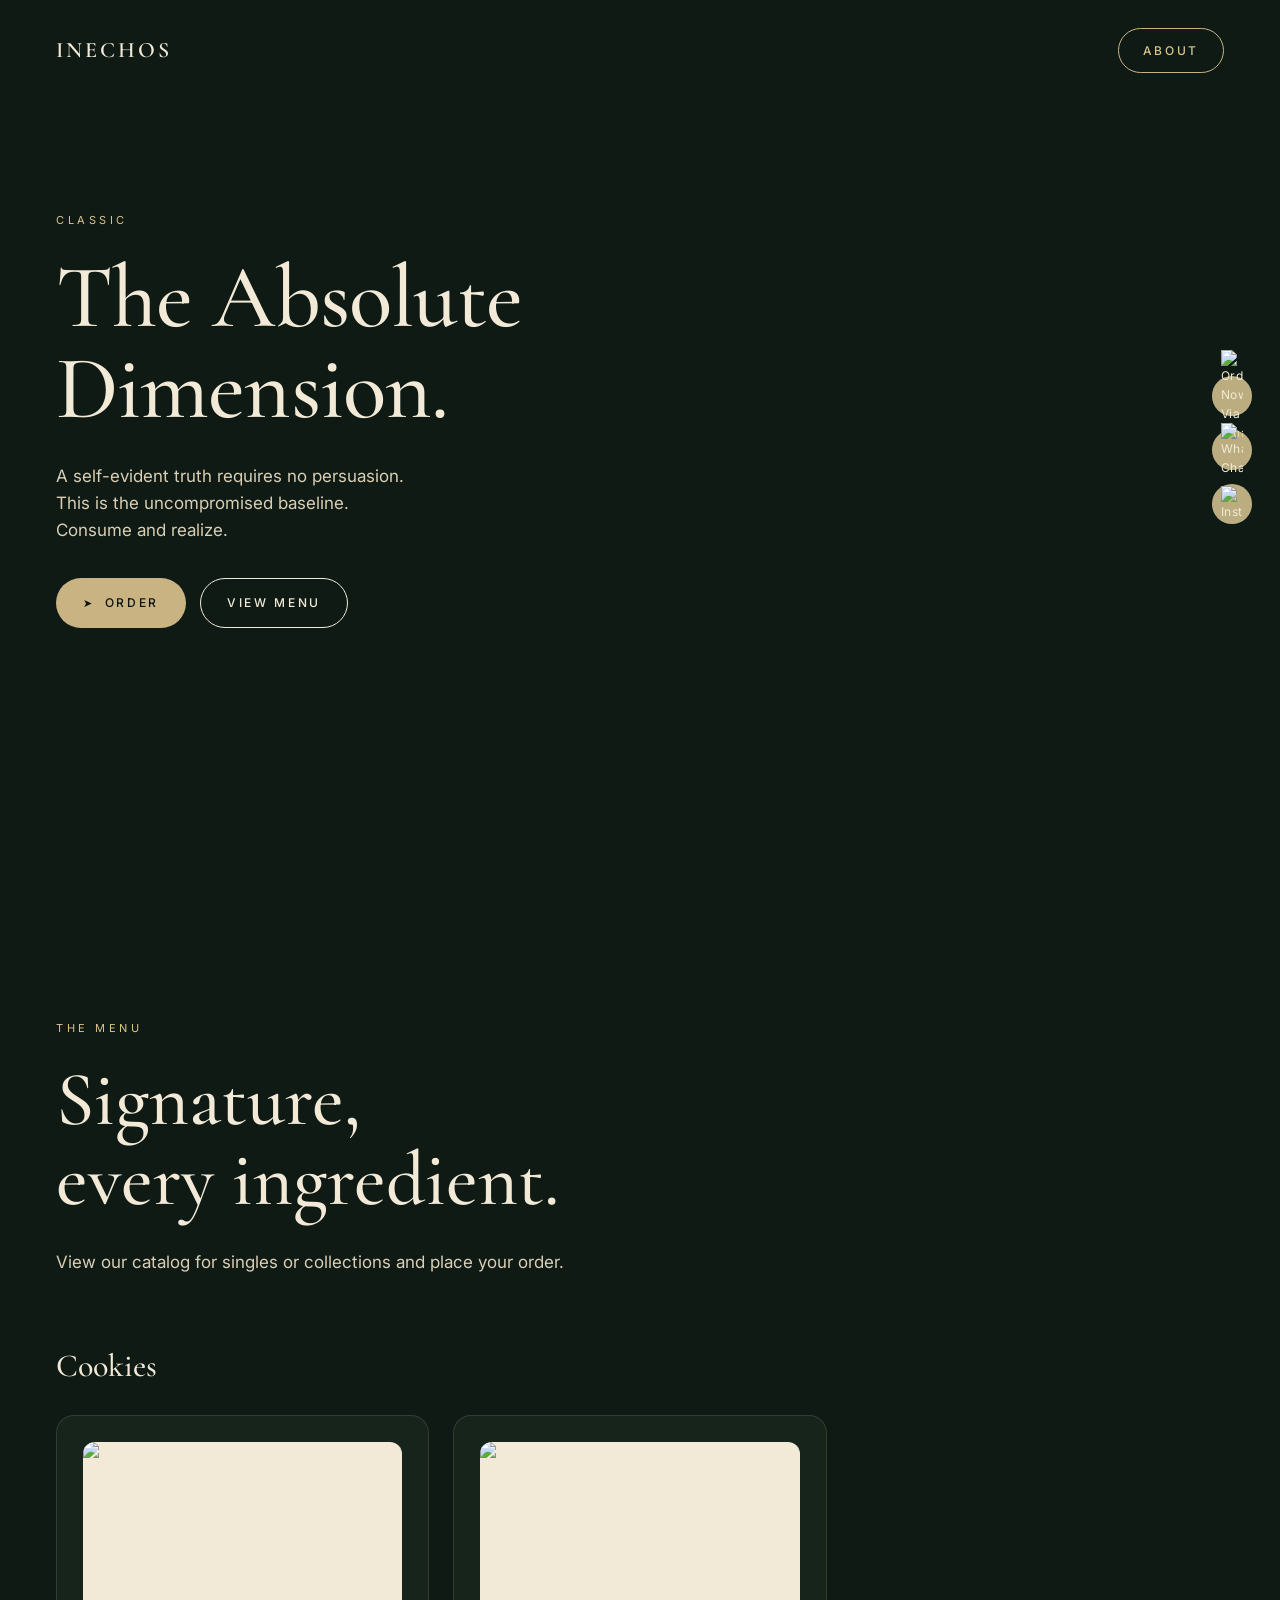
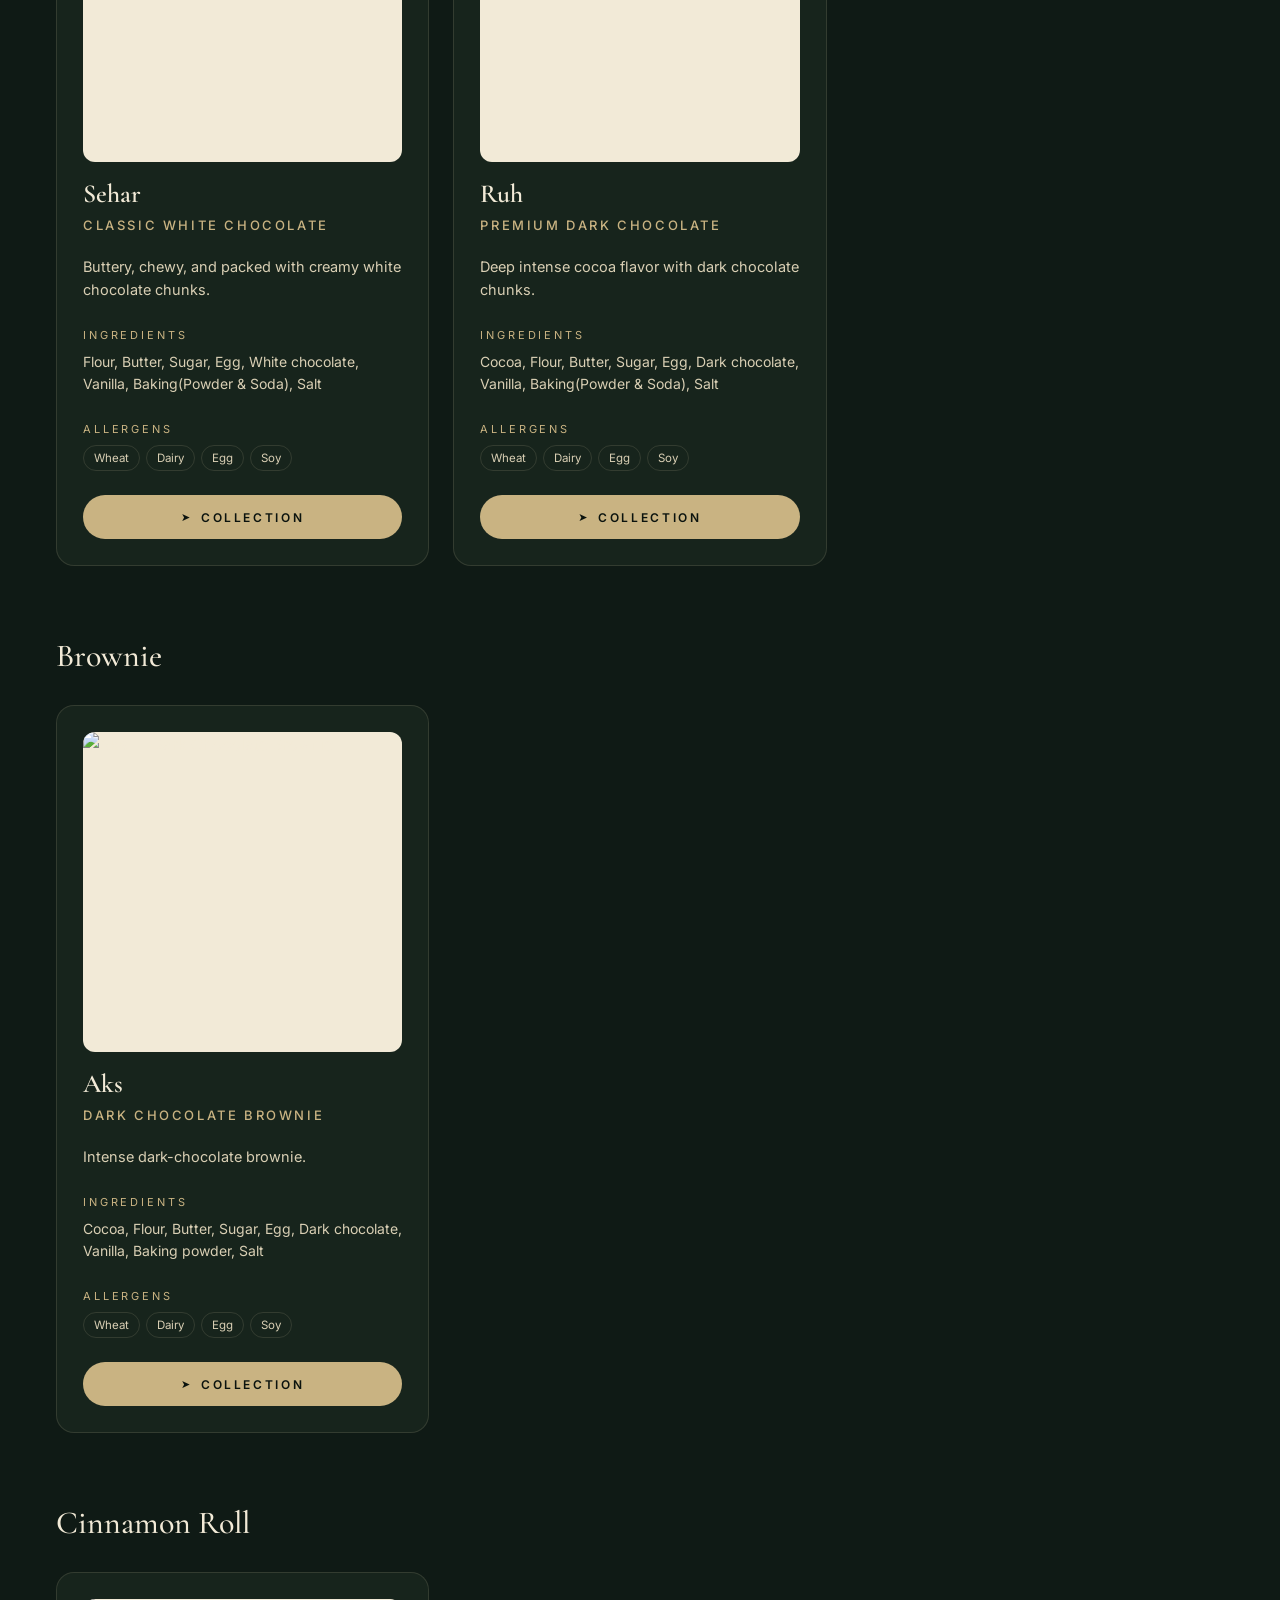
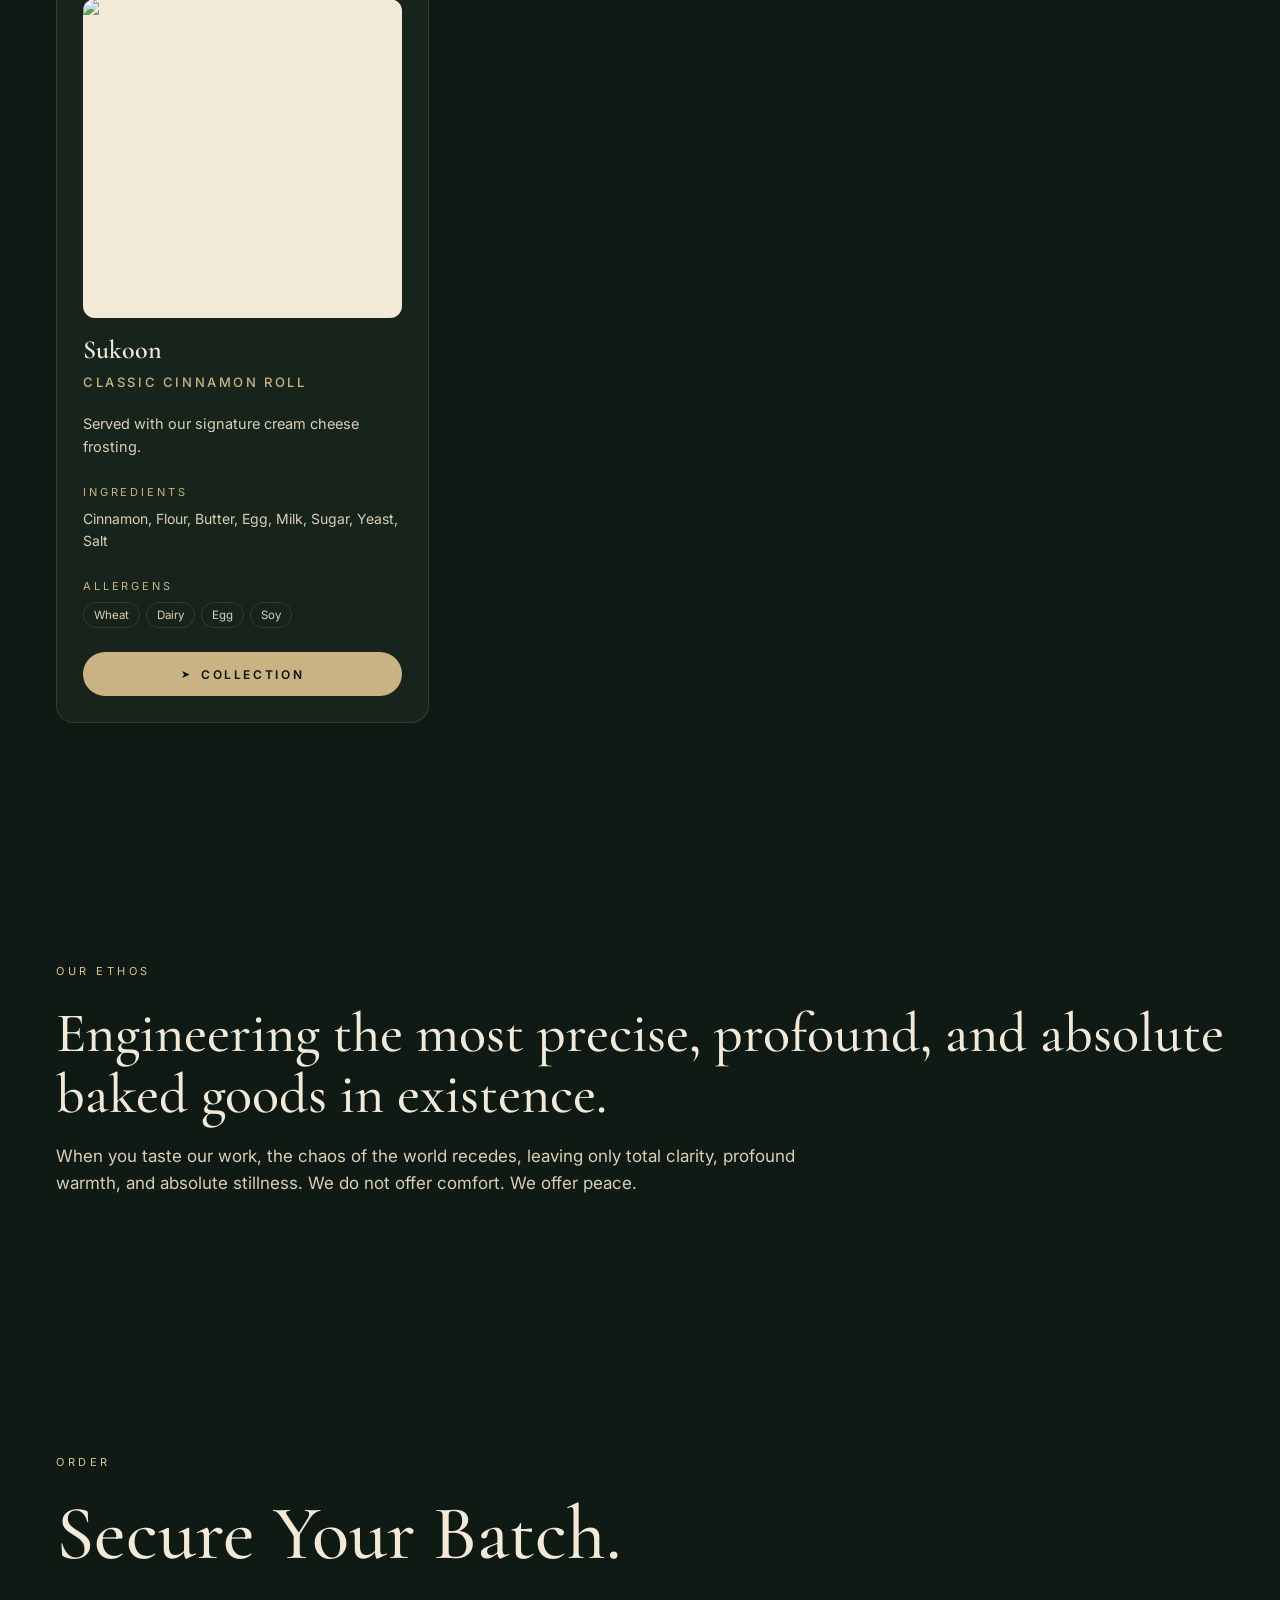
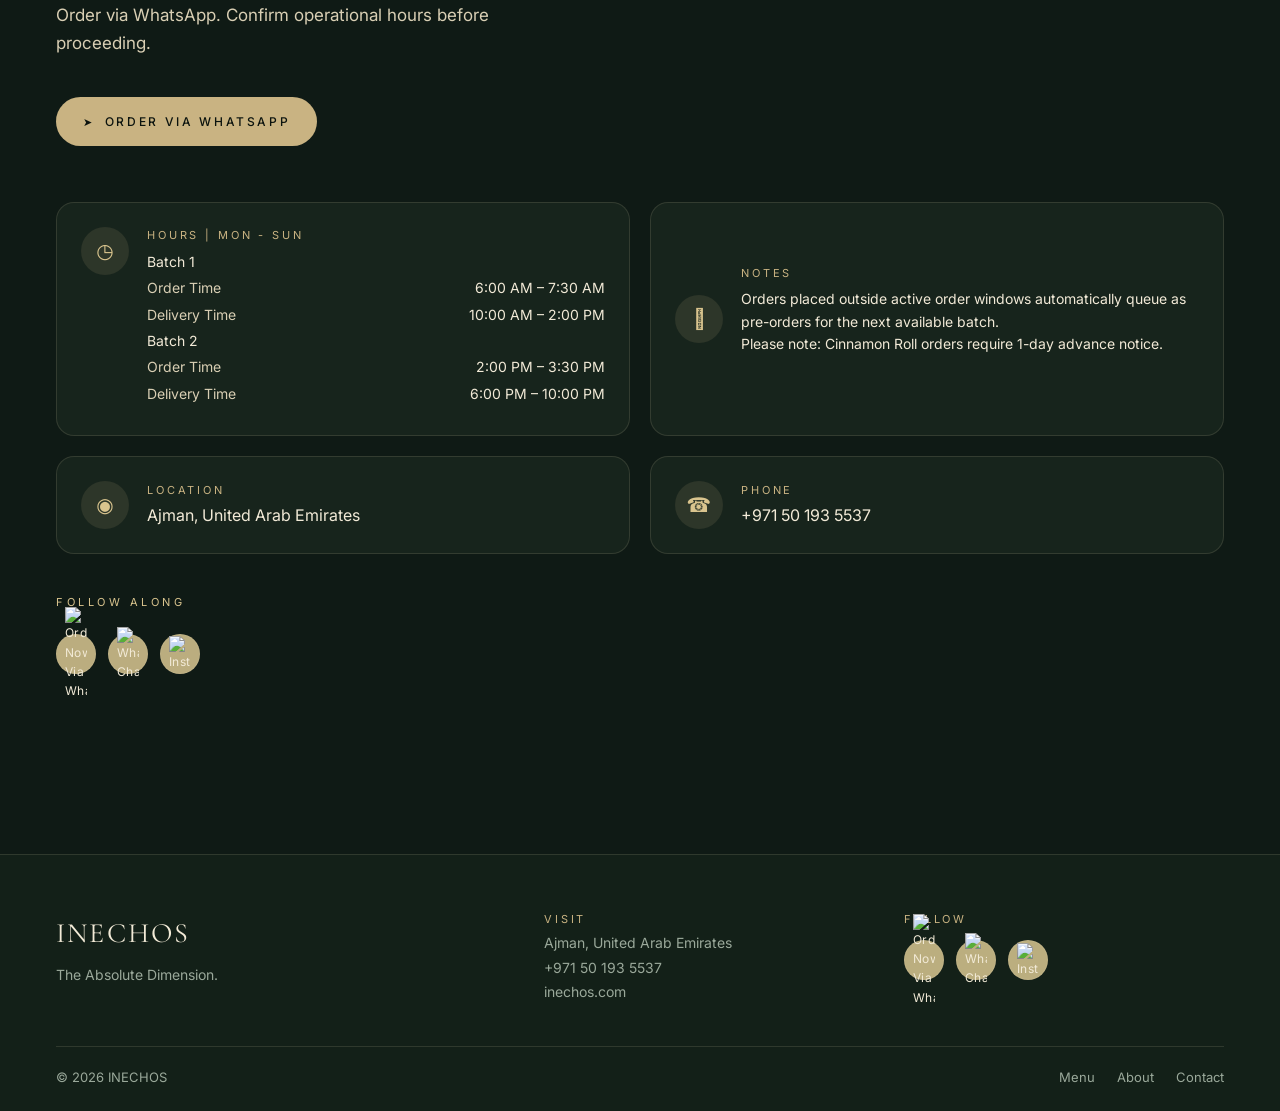
==== index.html @ e9961b9c "Add files via upload" ====
<!doctype html>
<html lang="en">
<head>
  <meta charset="utf-8" />
  <meta name="viewport" content="width=device-width, initial-scale=1" />
  <title>INECHOS</title>
  <meta name="description" content="Handcrafted freshly baked goods. Premium ingredients, profound taste." />
  <link rel="preconnect" href="https://fonts.googleapis.com" />
  <link rel="preconnect" href="https://fonts.gstatic.com" crossorigin />
  <link href="https://fonts.googleapis.com/css2?family=Cormorant+Garamond:wght@500;600;700&family=Inter:wght@400;500;600&display=swap" rel="stylesheet" />
  <link rel="stylesheet" href="style.css" />
</head>
<body>
  <header class="nav" id="top">
    <a class="brand" href="#top">INECHOS</a>
    <!--
    <nav class="nav-links">
      <a href="#top">HOME</a>
      <a href="#menu">MENU</a>
      <a href="#story">ABOUT</a>
      <a href="#contact">CONTACT</a>
    </nav>
    -->
    <a href="#story" class="btn btn-pill btn-outline nav-cta">ABOUT</a>
  </header>

  <!-- HERO -->
  <section class="hero">
    <div class="hero-bg" aria-hidden="true"></div>
    <div class="hero-inner">
      <p class="eyebrow">Classic</p>
      <h1 class="display">The Absolute Dimension.</h1>
      <p class="lede">
        A self-evident truth requires no persuasion.</br>
        This is the uncompromised baseline.</br>
        Consume and realize.

      </p>
      <div class="hero-ctas">
        <a href="#contact" class="btn btn-solid"><span class="icon-send"></span>ORDER</a>
        <a href="#menu" class="btn btn-ghost">VIEW MENU</a>
      </div>
    </div>
    <aside class="social-rail" aria-label="Social links">
        <a href="https://wa.me/message/H7XNZBCVHEIAC1" class="s-btn"><img src="assets/whatsapp.png" alt="Order Now Via WhatsApp" width="60%"></a>
        <a href="https://whatsapp.com/channel/0029VbCRhkiIyPtWXuhWSF2Y" aria-label="Message" class="s-btn"><img src="assets/live.png" alt="WhatsApp Channel" width="60%"></a>
        <a href="https://www.instagram.com/inechos.one?igsh=MnRxNzcwa2I0eGZm&utm_source=qr" class="s-btn"><img src="assets/instagram.png" alt="Instagram" width="60%"></a>
      <!--<a href="#" aria-label="Facebook" class="s-btn">FB</a>-->
    </aside>
  </section>

  <!-- FAVORITES 
  <section class="section" id="favorites">
    <div class="section-head">
      <div>
        <p class="eyebrow">THIS WEEK</p>
        <h2 class="h2">A few favorites</h2>
      </div>
      <a href="#menu" class="link-arrow">FULL MENU →</a>
    </div>
    <div class="grid grid-3" id="favorites-grid"></div>
  </section> -->

  <!-- MENU -->
  <section class="section" id="menu">
    <p class="eyebrow">THE MENU</p>
    <h2 class="h1">Signature,<br/>every ingredient.</h2>
    <p class="lede menu-lede">View our catalog for singles or collections and place your order.</p>
    <!--Signature-->
    <h3 class="cat">Cookies</h3>
    <div class="grid grid-3" id="signature-grid"></div>
    <!--Seasonal-->
    <h3 class="cat">Brownie</h3>
    <div class="grid grid-3" id="seasonal-grid"></div>

    <h3 class="cat">Cinnamon Roll</h3>
    <div class="grid grid-3" id="vegan-grid"></div>
  </section>

  <!-- STORY -->
  <section class="section story" id="story">
    <p class="eyebrow">Our Ethos</p>
    <h2 class="h2">Engineering the most precise, profound, and absolute baked goods in existence.</h2>
    <p class="body">When you taste our work, the chaos of the world recedes, leaving only total clarity, profound warmth, and absolute stillness. We do not offer comfort. We offer peace.</p>
  </section>

  <!-- CONTACT -->
  <section class="section" id="contact">
    <p class="eyebrow">ORDER</p>
    <h2 class="h1">Secure Your Batch.</h2>
    <p class="lede">Order via WhatsApp. Confirm operational hours before proceeding.</p>
    <a href="https://wa.me/c/971501935537" class="btn btn-solid"><span class="icon-send"></span> ORDER VIA WHATSAPP</a>

    <div class="contact-grid">
      <!--
      <div class="c-card"><div class="c-ic">✉</div><div><p class="c-lab">EMAIL</p><p class="c-val">inechos.one@gmail.com</p></div></div>
      <div class="c-card"><div class="c-ic">◉</div><div><p class="c-lab">LOCATION</p><p class="c-val">Ajman, United Arab Emirates</p></div></div>
    -->
      <div class="c-card hours">
        <div class="c-ic">◷</div>
        <div class="hours-body">
          <p class="c-lab">HOURS | MON - SUN</p>
          <div class="hours-row"><span>Batch 1</span></div>
          <div class="hours-row"><span>Order Time</span><span>6:00 AM – 7:30 AM</span></div>
          <div class="hours-row"><span>Delivery Time</span><span>10:00 AM – 2:00 PM</span></div>
          <div class="hours-row"><span>Batch 2</span></div>
          <div class="hours-row"><span>Order Time</span><span>2:00 PM – 3:30 PM</span></div>
          <div class="hours-row"><span>Delivery Time</span><span>6:00 PM – 10:00 PM</span></div>
          <div class="hours-row"><span></span><span></span></div>
          <!--
          <div class="hours-row"><span>Saturday</span><span>9:00 AM – 4:00 PM</span></div>
          <div class="hours-row"><span>Sun – Mon</span><span>Closed</span></div>
        -->
        </div>
      </div>
      <div class="c-card"><div class="c-ic">𓄲</div><div><p class="c-lab">NOTES</p><p class="c-val">
        <div class="hours-row"><span>Orders placed outside active order windows automatically queue as pre-orders for the next available batch.</br> Please note: Cinnamon Roll orders require 1-day advance notice.</span></div>
      </p></div></div>
      <div class="c-card"><div class="c-ic">◉</div><div><p class="c-lab">LOCATION</p><p class="c-val">Ajman, United Arab Emirates</p></div></div>
      <div class="c-card"><div class="c-ic">☎</div><div><p class="c-lab">PHONE</p><p class="c-val">+971 50 193 5537</p></div></div>
    </div>

    <p class="eyebrow follow-lab">FOLLOW ALONG</p>
    <div class="socials">
      <a href="https://wa.me/message/H7XNZBCVHEIAC1" class="s-btn"><img src="assets/whatsapp.png" alt="Order Now Via WhatsApp" width="60%"></a>
      <a href="https://whatsapp.com/channel/0029VbCRhkiIyPtWXuhWSF2Y" aria-label="Message" class="s-btn"><img src="assets/live.png" alt="WhatsApp Channel" width="60%"></a>
      <a href="https://www.instagram.com/inechos.one?igsh=MnRxNzcwa2I0eGZm&utm_source=qr" class="s-btn"><img src="assets/instagram.png" alt="Instagram" width="60%"></a>
    </div>
  </section>

  <footer class="footer">
    <div class="foot-grid">
      <div>
        <p class="brand-foot">INECHOS</p>
        <p class="muted">The Absolute Dimension.</p>
      </div>
      <div>
        <p class="c-lab">VISIT</p>
        <p class="muted">Ajman, United Arab Emirates</p>
        <p class="muted">+971 50 193 5537</p>
        <p class="muted">inechos.com</p>
      </div>
      <div>
        <p class="c-lab">FOLLOW</p>
        <div class="socials">
          <a href="https://wa.me/message/H7XNZBCVHEIAC1" class="s-btn"><img src="assets/whatsapp.png" alt="Order Now Via WhatsApp" width="60%"></a>
          <a href="https://whatsapp.com/channel/0029VbCRhkiIyPtWXuhWSF2Y" aria-label="Message" class="s-btn"><img src="assets/live.png" alt="WhatsApp Channel" width="60%"></a>
          <a href="https://www.instagram.com/inechos.one?igsh=MnRxNzcwa2I0eGZm&utm_source=qr" class="s-btn"><img src="assets/instagram.png" alt="Instagram" width="60%"></a>
        </div>
      </div>
    </div>
    <div class="foot-bottom">
      <span>© 2026 INECHOS</span>
      <span class="foot-links"><a href="#menu">Menu</a> <a href="#story">About</a> <a href="#contact">Contact</a></span>
    </div>
  </footer>

  <script src="app.js"></script>
</body>
</html>
---- style.css ----
/* INECHOS — deep forest theme
   Palette inspired by mossy canopy, warm cream, brass */
:root{
  --bg:#0f1a15;
  --bg-2:#132018;
  --panel:#17241c;
  --panel-2:#1c2c22;
  --line:rgba(220,206,168,0.14);
  --cream:#f2ead7;
  --cream-dim:#d9cfb4;
  --muted:#9aa89a;
  --brass:#c9b382;
  --brass-2:#d9c48e;
  --ink:#0b130e;
  --shadow: 0 30px 80px -30px rgba(0,0,0,0.6);
  --radius: 18px;
  --serif: "Cormorant Garamond", Georgia, serif;
  --sans: "Inter", system-ui, -apple-system, Segoe UI, Roboto, sans-serif;
}

*{box-sizing:border-box}
html,body{margin:0;padding:0}
body{
  background:var(--bg);
  color:var(--cream);
  font-family:var(--sans);
  font-size:16px;
  line-height:1.6;
  -webkit-font-smoothing:antialiased;
}
a{color:inherit;text-decoration:none}
img{max-width:100%;display:block}

/* NAV */
.nav{
  position:absolute;top:0;left:0;right:0;z-index:10;
  display:flex;align-items:center;justify-content:space-between;
  padding:28px 56px;
}
.brand{
  font-family:var(--serif);
  font-weight:600;
  letter-spacing:0.14em;
  font-size:22px;
  color:var(--cream);
}
.nav-links{display:flex;gap:36px}
.nav-links a{
  font-size:12px;letter-spacing:0.22em;color:var(--cream);
  transition:color .2s;
}
.nav-links a:hover{color:var(--brass-2)}
.nav-cta{font-size:12px;letter-spacing:0.22em}

/* Buttons */
.btn{
  display:inline-flex;align-items:center;gap:10px;
  padding:14px 26px;border-radius:999px;
  font-family:var(--sans);font-size:12px;letter-spacing:0.22em;font-weight:500;
  cursor:pointer;border:1px solid transparent;transition:transform .2s,background .2s,color .2s;
}
.btn:hover{transform:translateY(-1px)}
.btn-solid{background:var(--brass);color:var(--ink)}
.btn-solid:hover{background:var(--brass-2)}
.btn-ghost{background:transparent;color:var(--cream);border-color:var(--cream)}
.btn-ghost:hover{background:rgba(242,234,215,0.06)}
.btn-outline{background:transparent;border:1px solid var(--brass);color:var(--brass-2)}
.btn-outline:hover{background:rgba(201,179,130,0.08)}
.btn-pill{padding:12px 24px}

.icon-send::before{content:"➤";font-size:11px;transform:translateY(-1px)}

/* HERO */
.hero{
  position:relative;
  min-height:100vh;
  display:flex;align-items:center;
  padding:0 56px;
  overflow:hidden;
  isolation:isolate;
}
.hero-bg{
  position:absolute;inset:0;
  /*background:
    linear-gradient(180deg, rgba(11,19,14,0.35) 20%, rgba(11,19,14,0.65) 60%, rgba(11,19,14,0.95) 100%),
    linear-gradient(90deg, rgba(11,19,14,0.55) 20%, rgba(11,19,14,0.15) 60%, rgba(11,19,14,0.35) 100%),
    url("assets/anime-moon-landscape.jpg") center/cover no-repeat;*/
  z-index:-1;
}

.hero-inner{max-width:720px;padding-bottom:60px}
.eyebrow{
  font-size:11px;letter-spacing:0.32em;color:var(--brass-2);
  text-transform:uppercase;margin:0 0 22px;
}
.display{
  font-family:var(--serif);
  font-weight:500;
  font-size:clamp(48px, 7vw, 96px);
  line-height:1.02;
  letter-spacing:-0.01em;
  margin:0 0 28px;
  color:var(--cream);
}
.lede{
  font-size:17px;color:var(--cream-dim);max-width:520px;margin:0 0 34px;
}
.hero-ctas{display:flex;gap:14px;flex-wrap:wrap}

/* Social rail */
.social-rail{
  position:absolute;right:28px;top:50%;transform:translateY(-50%);
  display:flex;flex-direction:column;gap:14px;
}
.s-btn{
  width:40px;height:40px;border-radius:999px;
  background:rgba(232, 211, 155, 0.796);border:1px solid var(--line);
  color:var(--cream);
  display:inline-flex;align-items:center;justify-content:center;
  font-size:12px;letter-spacing:0.05em;
  transition:background .2s,border-color .2s;
}
.s-btn:hover{background:rgba(255, 233, 173, 0.796);/*border-color:var(--brass)*/}

/* Sections */
.section{padding:120px 56px;max-width:1360px;margin:0 auto}
.h1{font-family:var(--serif);font-weight:500;font-size:clamp(44px,6vw,80px);line-height:1.05;margin:0 0 28px;color:var(--cream)}
.h2{font-family:var(--serif);font-weight:500;font-size:clamp(36px,4.5vw,56px);line-height:1.1;margin:0;color:var(--cream)}
.section-head{display:flex;justify-content:space-between;align-items:flex-end;margin-bottom:48px;gap:24px;flex-wrap:wrap}
.link-arrow{font-size:12px;letter-spacing:0.24em;color:var(--brass-2)}
.link-arrow:hover{color:var(--cream)}
.menu-lede{max-width:640px;margin-bottom:64px}
.cat{font-family:var(--serif);font-weight:500;font-size:32px;margin:64px 0 24px;color:var(--cream)}

/* Grids */
.grid{display:grid;gap:24px}
.grid-3{grid-template-columns:repeat(3,minmax(0,1fr))}

/* Product card */
.card{
  background:var(--panel);
  border:1px solid var(--line);
  border-radius:var(--radius);
  padding:26px;
  display:flex;flex-direction:column;gap:18px;
  transition:transform .25s,border-color .25s,background .25s;
}
.card:hover{transform:translateY(-4px);border-color:rgba(201, 179, 130, 0.35);background:var(--panel-2)}
.card-img{
  width:100%;aspect-ratio:1/1;border-radius:12px;overflow:hidden;
  background:#f2ead7;
}
.card-img img{width:100%;height:100%;object-fit:cover}
.card-head{display:flex;align-items:flex-start;justify-content:space-between;gap:12px}
.card-title{font-family:var(--serif);font-weight:600;font-size:26px;line-height:1.1;margin:0;color:var(--cream)}
.price{
  background:rgba(201,179,130,0.15);color:var(--brass-2);
  padding:6px 14px;border-radius:999px;font-size:13px;font-family:var(--serif);font-weight:600;
  white-space:nowrap;
}
.desc{color:var(--cream-dim);font-size:14.5px;margin:0}
.lab{font-size:11px;letter-spacing:0.26em;color:var(--brass);margin:8px 0 6px}
.ingredients{font-size:14px;color:var(--cream-dim);margin:0}
.allergens{display:flex;flex-wrap:wrap;gap:6px;margin-top:2px}
.tag{
  font-size:11.5px;padding:3px 10px;border-radius:999px;
  border:1px solid var(--line);color:var(--cream-dim);
}
.order-btn{
  margin-top:6px;
  background:var(--brass);color:var(--ink);
  border:none;border-radius:999px;padding:12px 20px;
  font-family:var(--sans);font-size:12px;letter-spacing:0.22em;font-weight:600;
  cursor:pointer;display:inline-flex;align-items:center;justify-content:center;gap:8px;
  transition:background .2s;
}
.order-btn:hover{background:var(--brass-2)}

/* Story */
.story .body{max-width:760px;font-size:17px;color:var(--cream-dim)}

/* Contact */
#contact .btn-solid{margin-top:6px}
.contact-grid{
  display:grid;grid-template-columns:1fr 1fr;gap:20px;margin:56px 0 40px;
}
.c-card{
  background:var(--panel);border:1px solid var(--line);border-radius:var(--radius);
  padding:24px;display:flex;gap:18px;align-items:center;
}
.c-ic{
  width:48px;height:48px;flex:none;border-radius:999px;
  background:rgba(201,179,130,0.12);color:var(--brass-2);
  display:flex;align-items:center;justify-content:center;font-size:20px;
}
.c-lab{font-size:11px;letter-spacing:0.26em;color:var(--brass);margin:0 0 4px}
.c-val{margin:0;color:var(--cream);font-size:16px}
.hours{align-items:flex-start}
.hours-body{flex:1}
.hours-row{display:flex;justify-content:space-between;font-size:14px;color:var(--cream-dim);padding:2px 0}
.hours-row span:last-child{color:var(--cream)}
.follow-lab{margin-top:36px}
.socials{display:flex;gap:12px;margin-top:12px}

/* Footer */
.footer{
  background:var(--bg-2);
  border-top:1px solid var(--line);
  padding:56px 56px 24px;
  margin-top:60px;
}
.foot-grid{
  max-width:1360px;margin:0 auto;
  display:grid;grid-template-columns:1.4fr 1fr 1fr;gap:40px;
}
.brand-foot{font-family:var(--serif);font-size:28px;margin:0 0 8px;letter-spacing:0.08em}
.muted{color:var(--muted);font-size:14px;margin:2px 0}
.foot-bottom{
  max-width:1360px;margin:40px auto 0;padding-top:20px;
  border-top:1px solid var(--line);
  display:flex;justify-content:space-between;flex-wrap:wrap;gap:10px;
  color:var(--muted);font-size:13px;
}
.foot-links a{margin-left:18px;color:var(--muted)}
.foot-links a:hover{color:var(--cream)}

/* Responsive */
@media (max-width: 960px){
  .nav{padding:20px 24px}
  .nav-links{display:none}
  .hero{padding:0 24px}
  .section{padding:80px 24px}
  .grid-3{grid-template-columns:1fr}
  .contact-grid{grid-template-columns:1fr}
  .foot-grid{grid-template-columns:1fr}
  .social-rail{display:none}
  .footer{padding:40px 24px 24px}
}
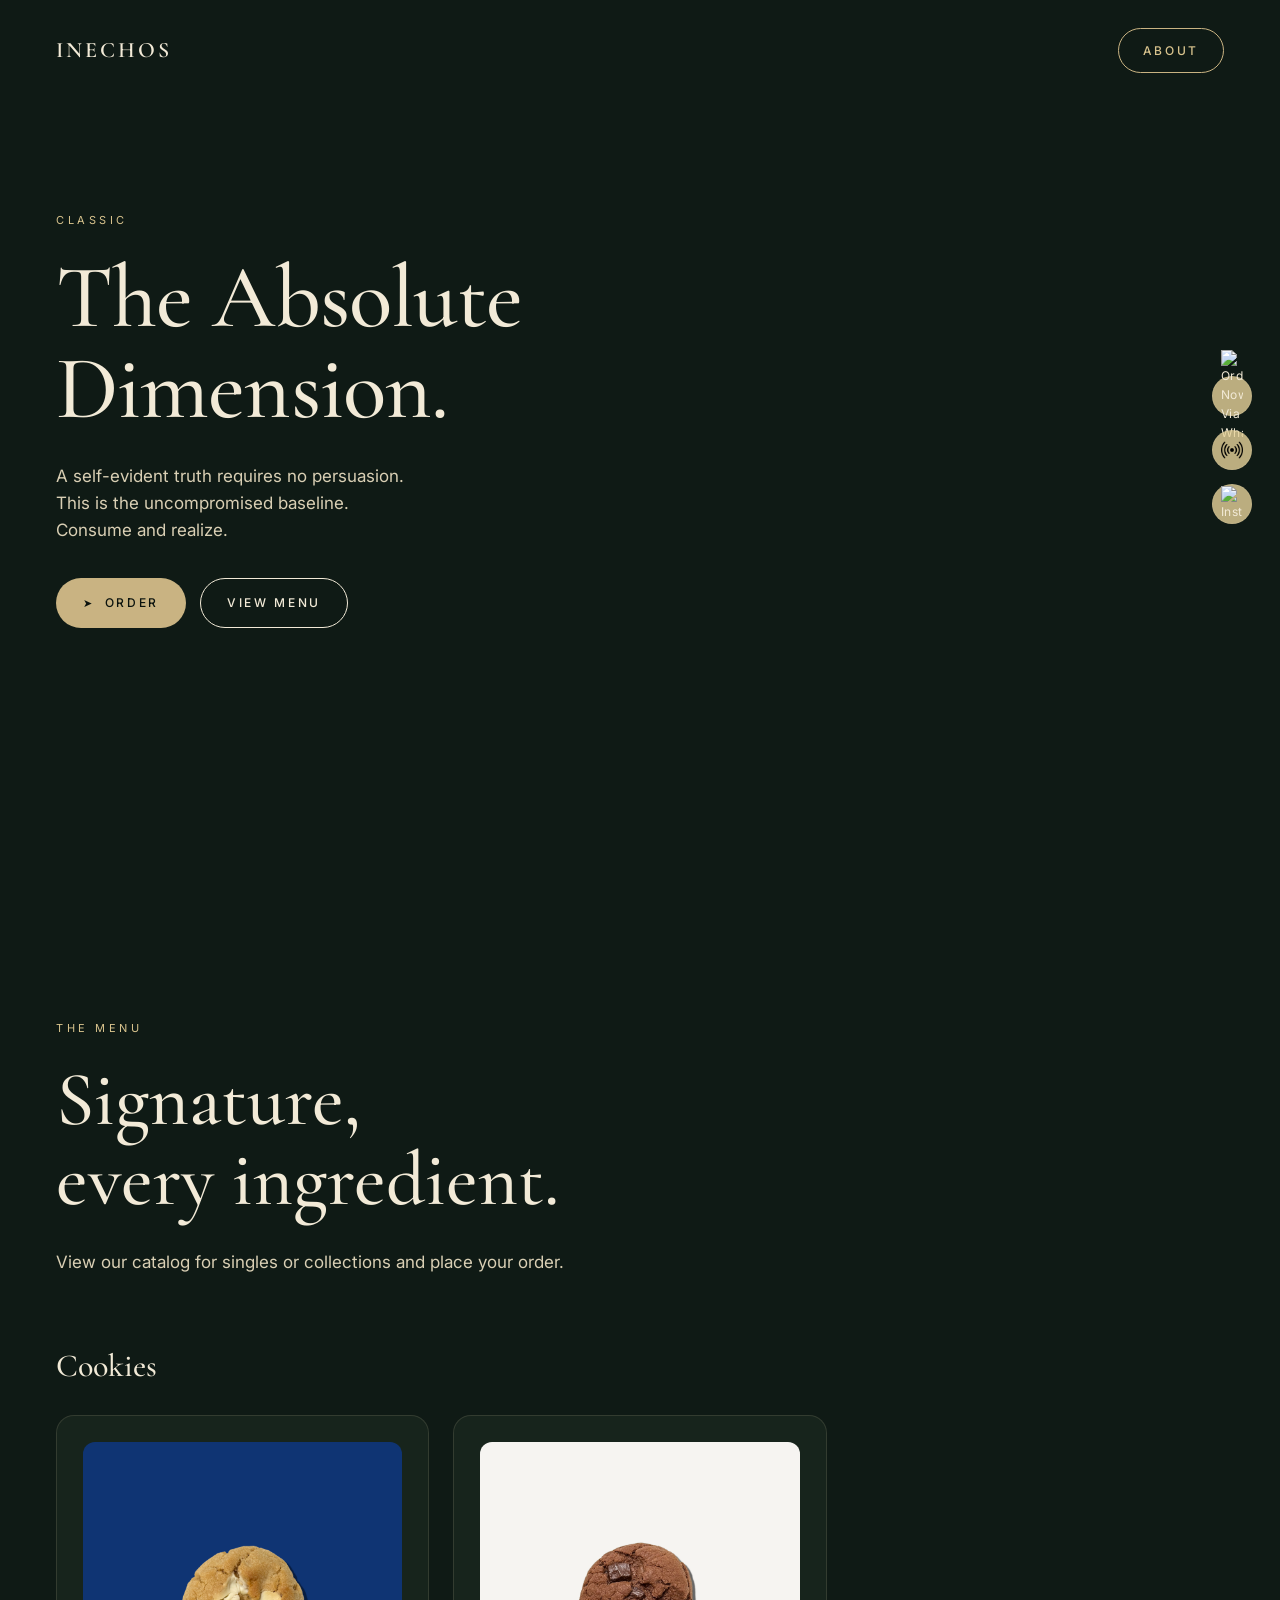
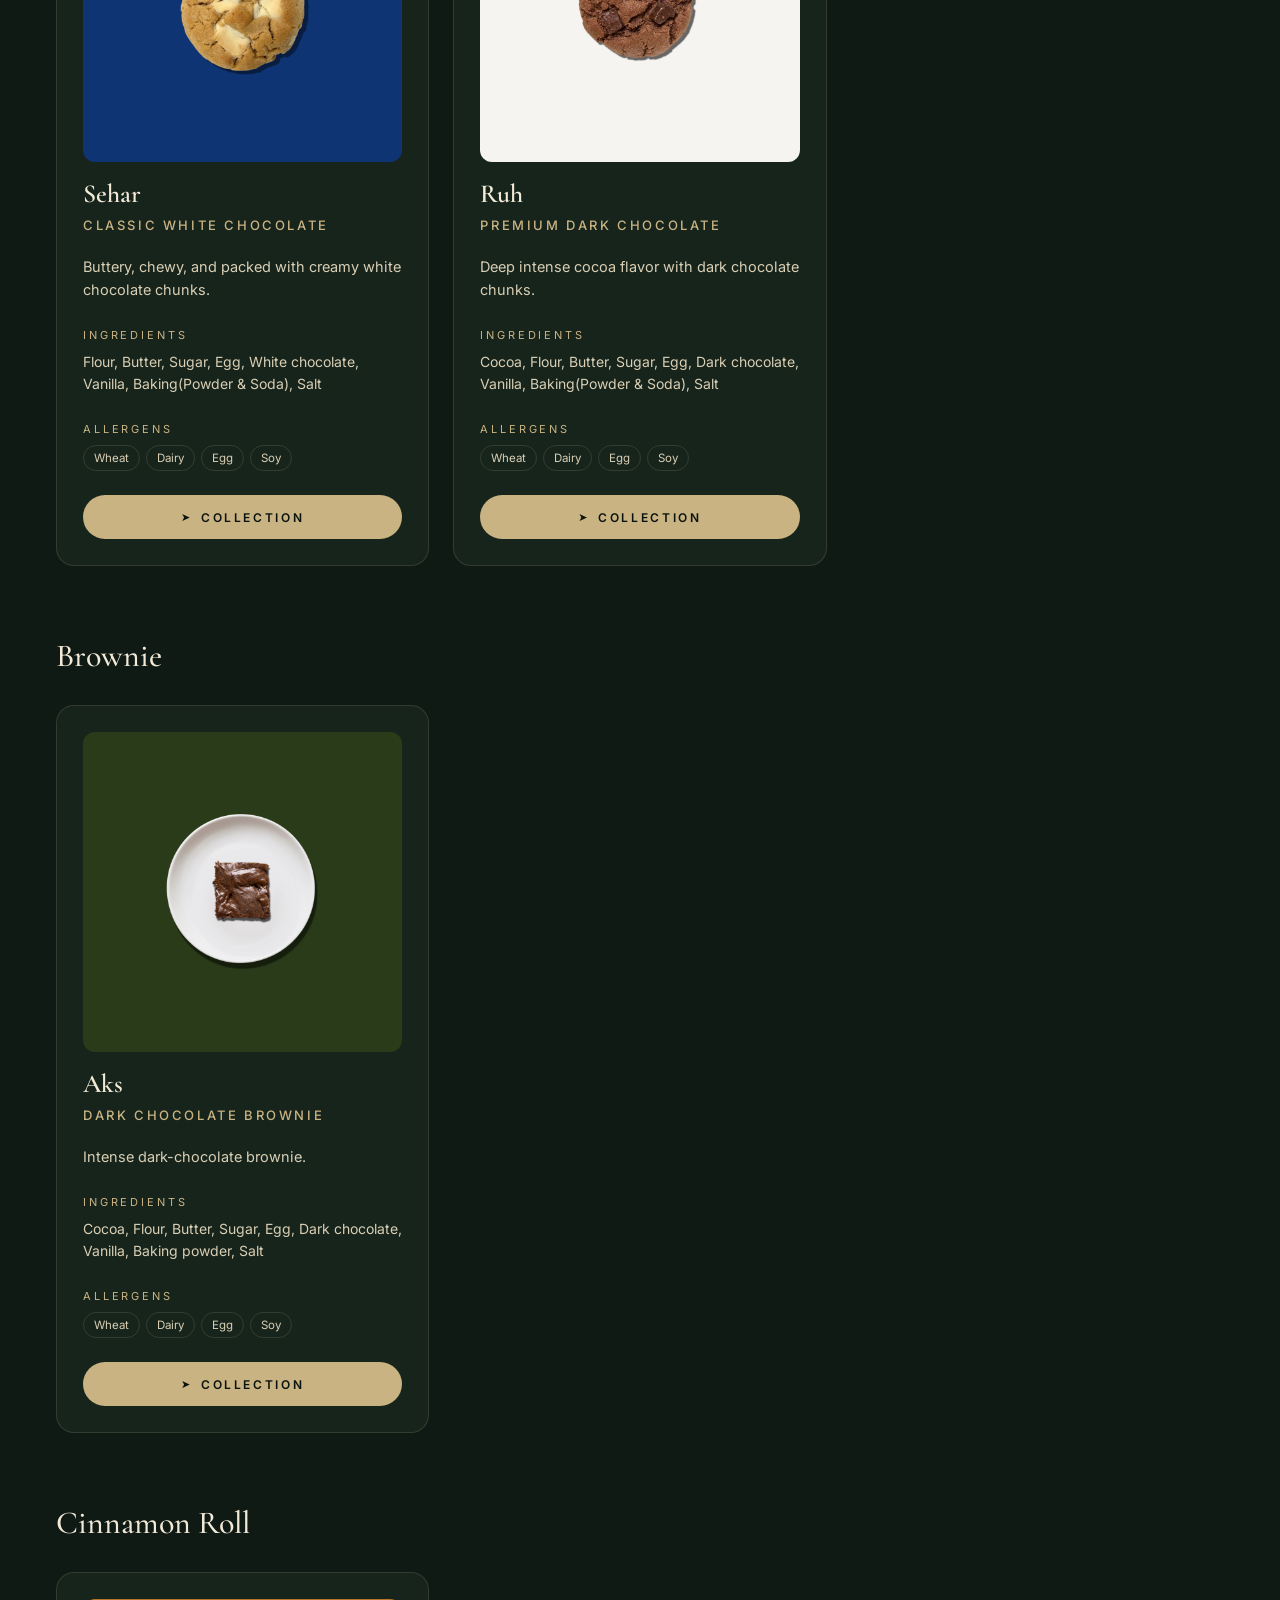
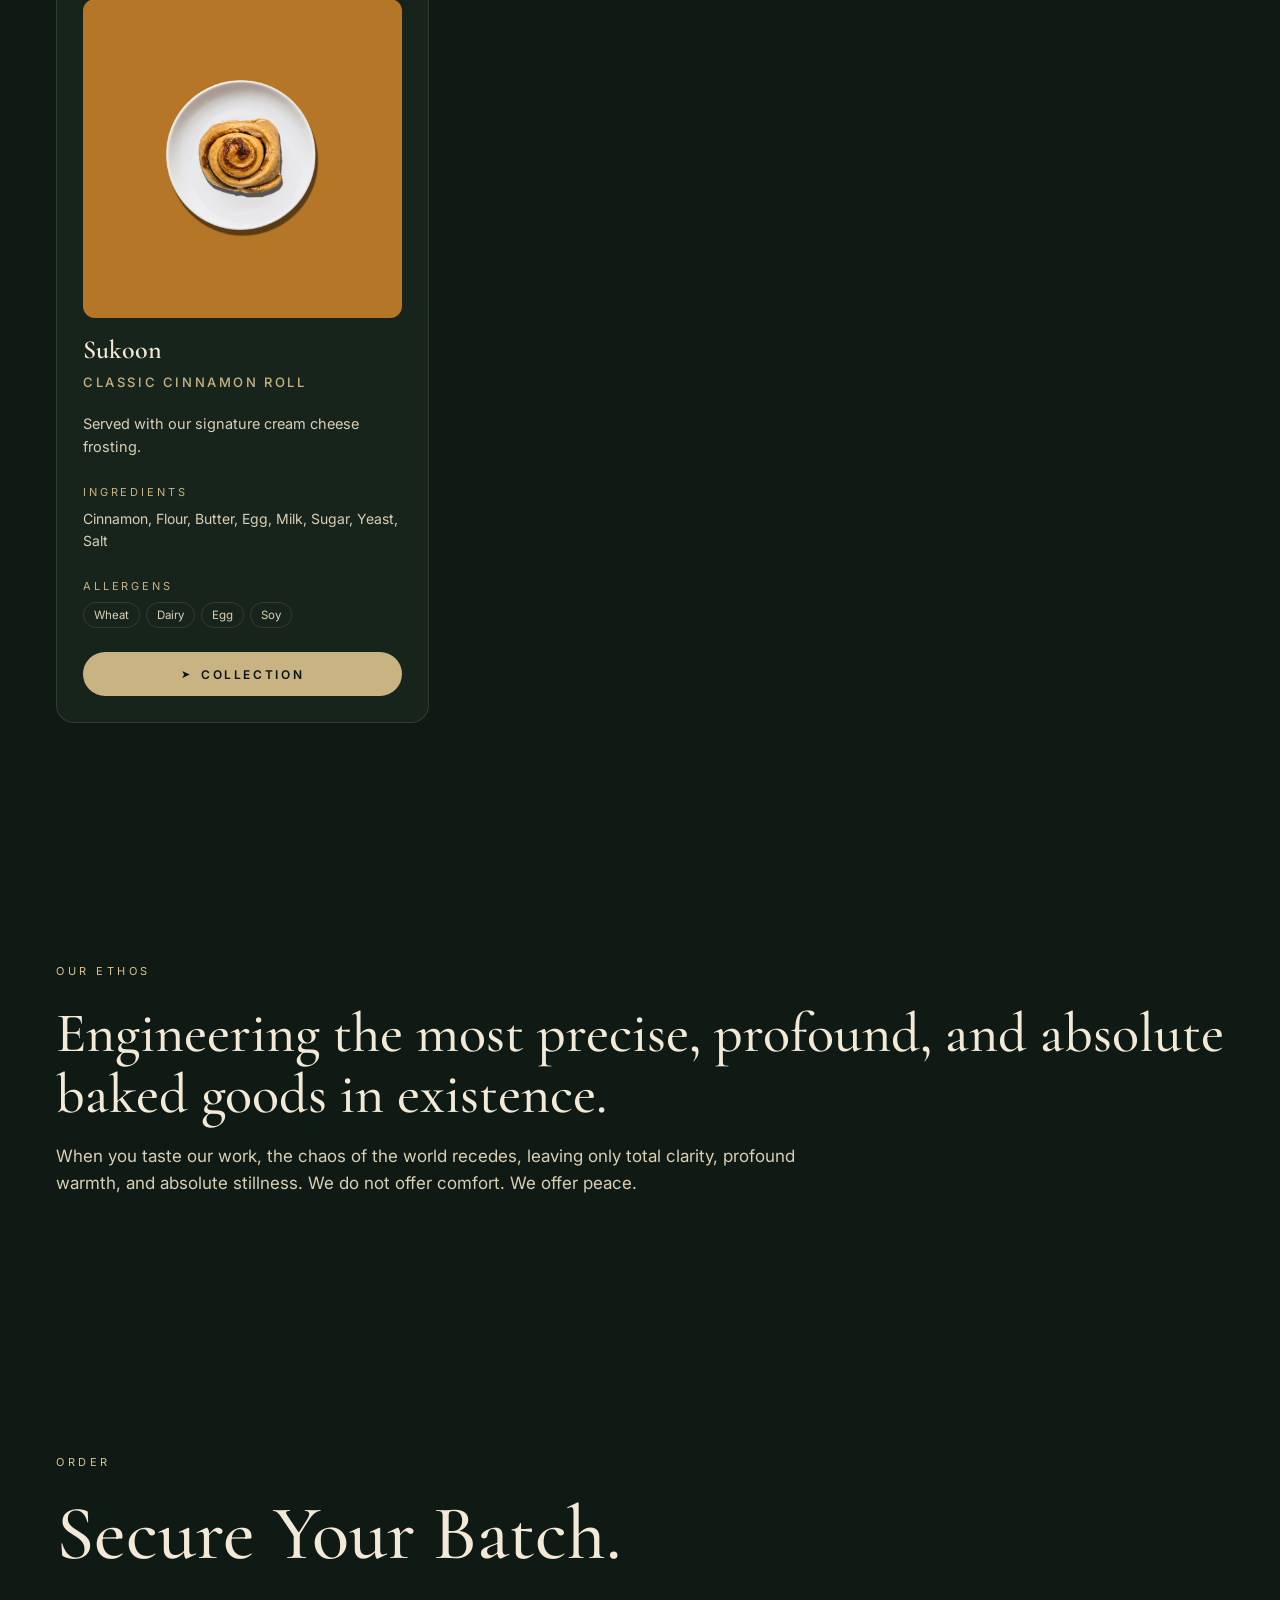
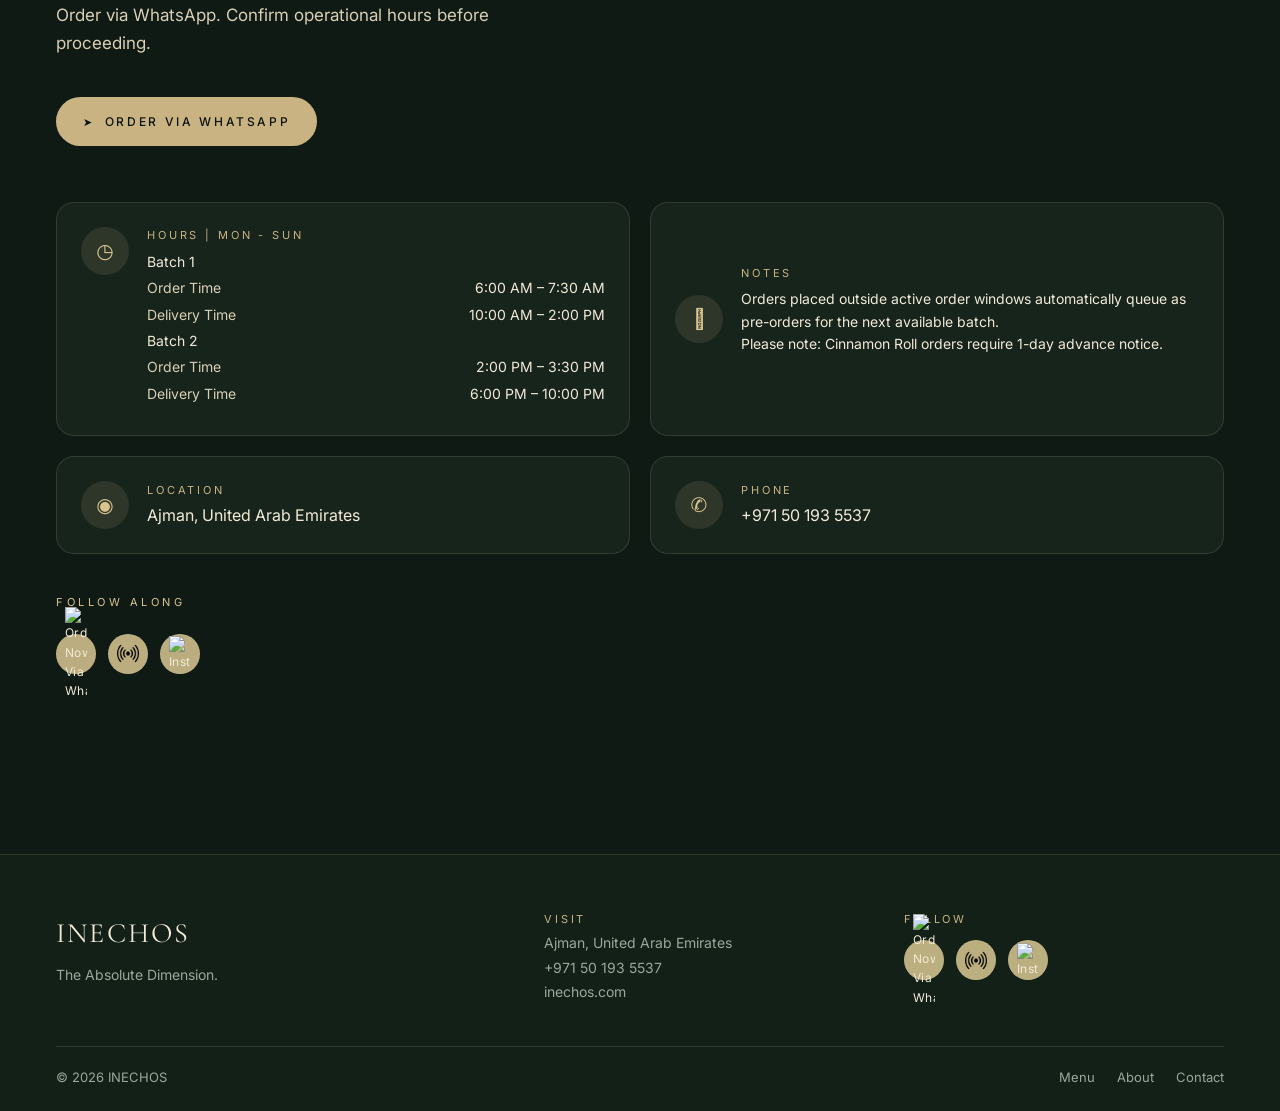
==== commit 7eb0e9a6: "Update index.html" ====
--- a/index.html
+++ b/index.html
@@ -117,7 +117,7 @@
         <div class="hours-row"><span>Orders placed outside active order windows automatically queue as pre-orders for the next available batch.</br> Please note: Cinnamon Roll orders require 1-day advance notice.</span></div>
       </p></div></div>
       <div class="c-card"><div class="c-ic">◉</div><div><p class="c-lab">LOCATION</p><p class="c-val">Ajman, United Arab Emirates</p></div></div>
-      <div class="c-card"><div class="c-ic">☎</div><div><p class="c-lab">PHONE</p><p class="c-val">+971 50 193 5537</p></div></div>
+      <div class="c-card"><div class="c-ic">✆</div><div><p class="c-lab">PHONE</p><p class="c-val">+971 50 193 5537</p></div></div>
     </div>
 
     <p class="eyebrow follow-lab">FOLLOW ALONG</p>
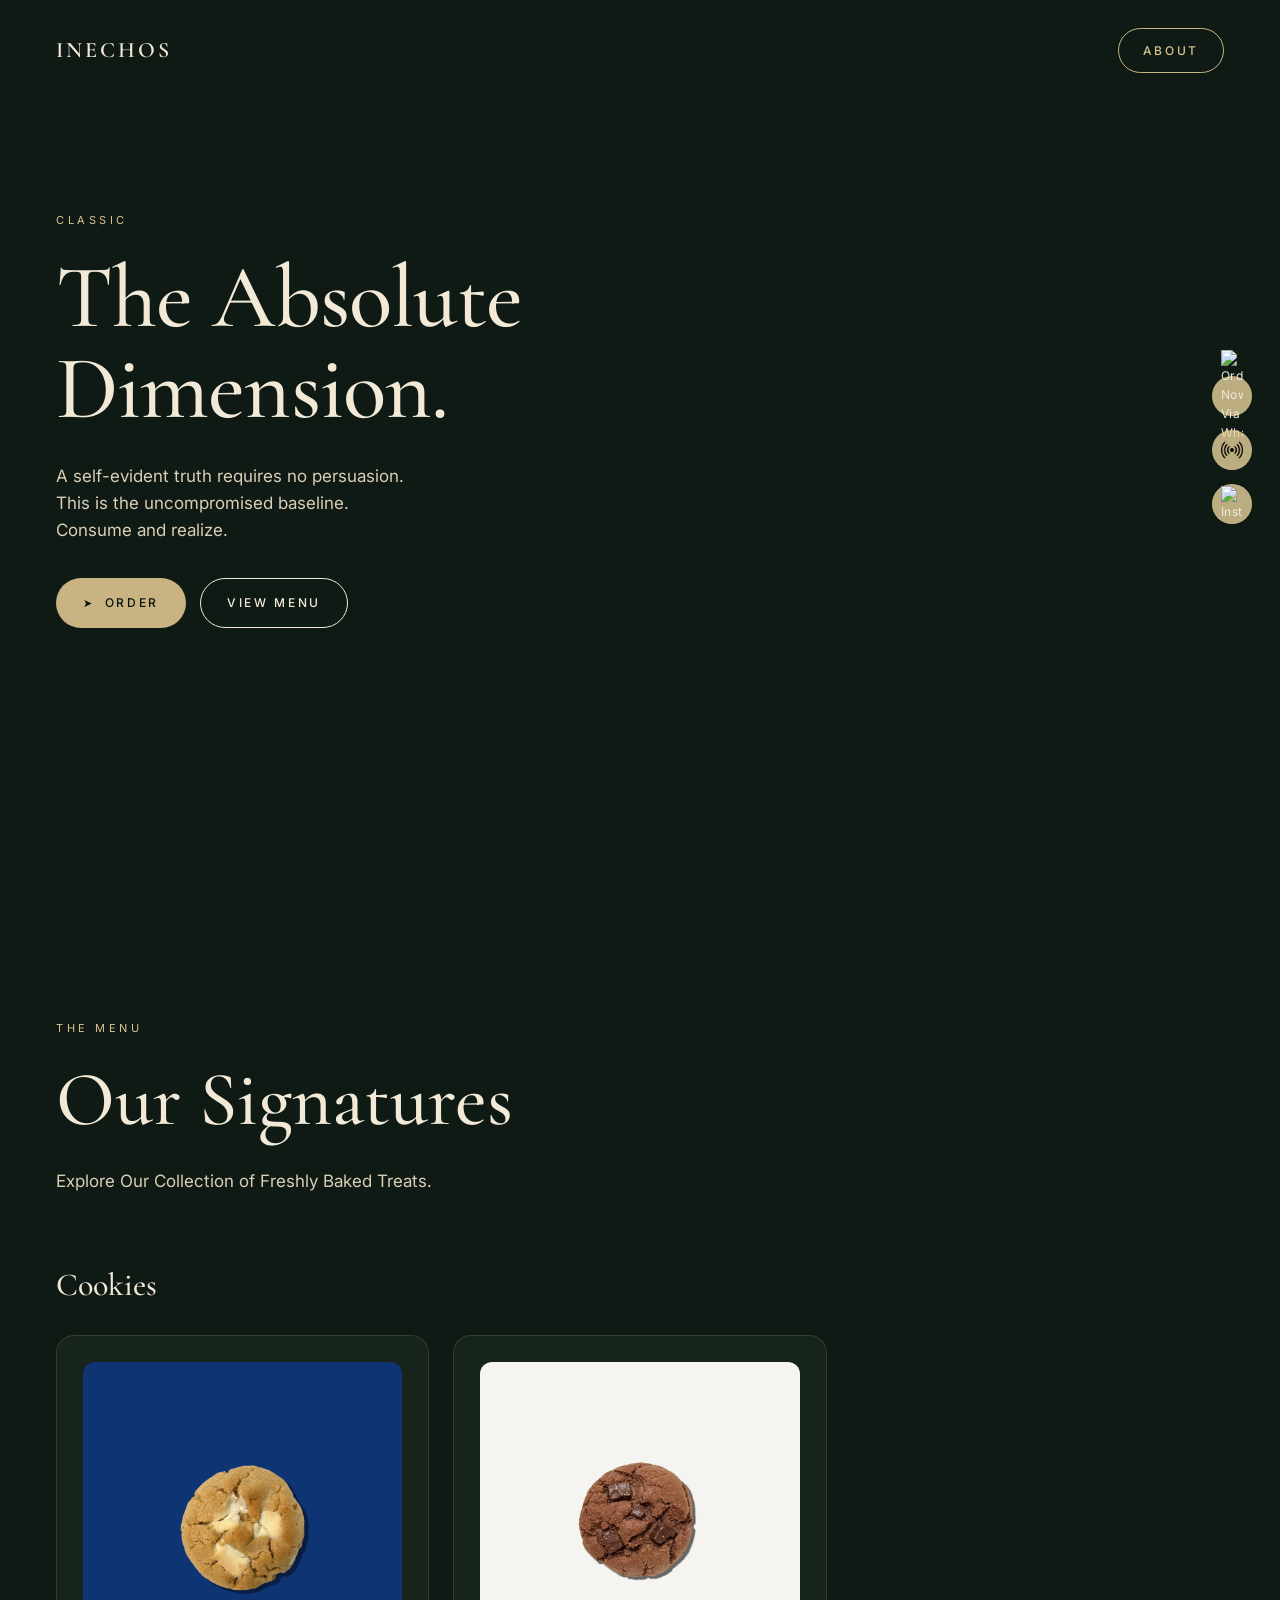
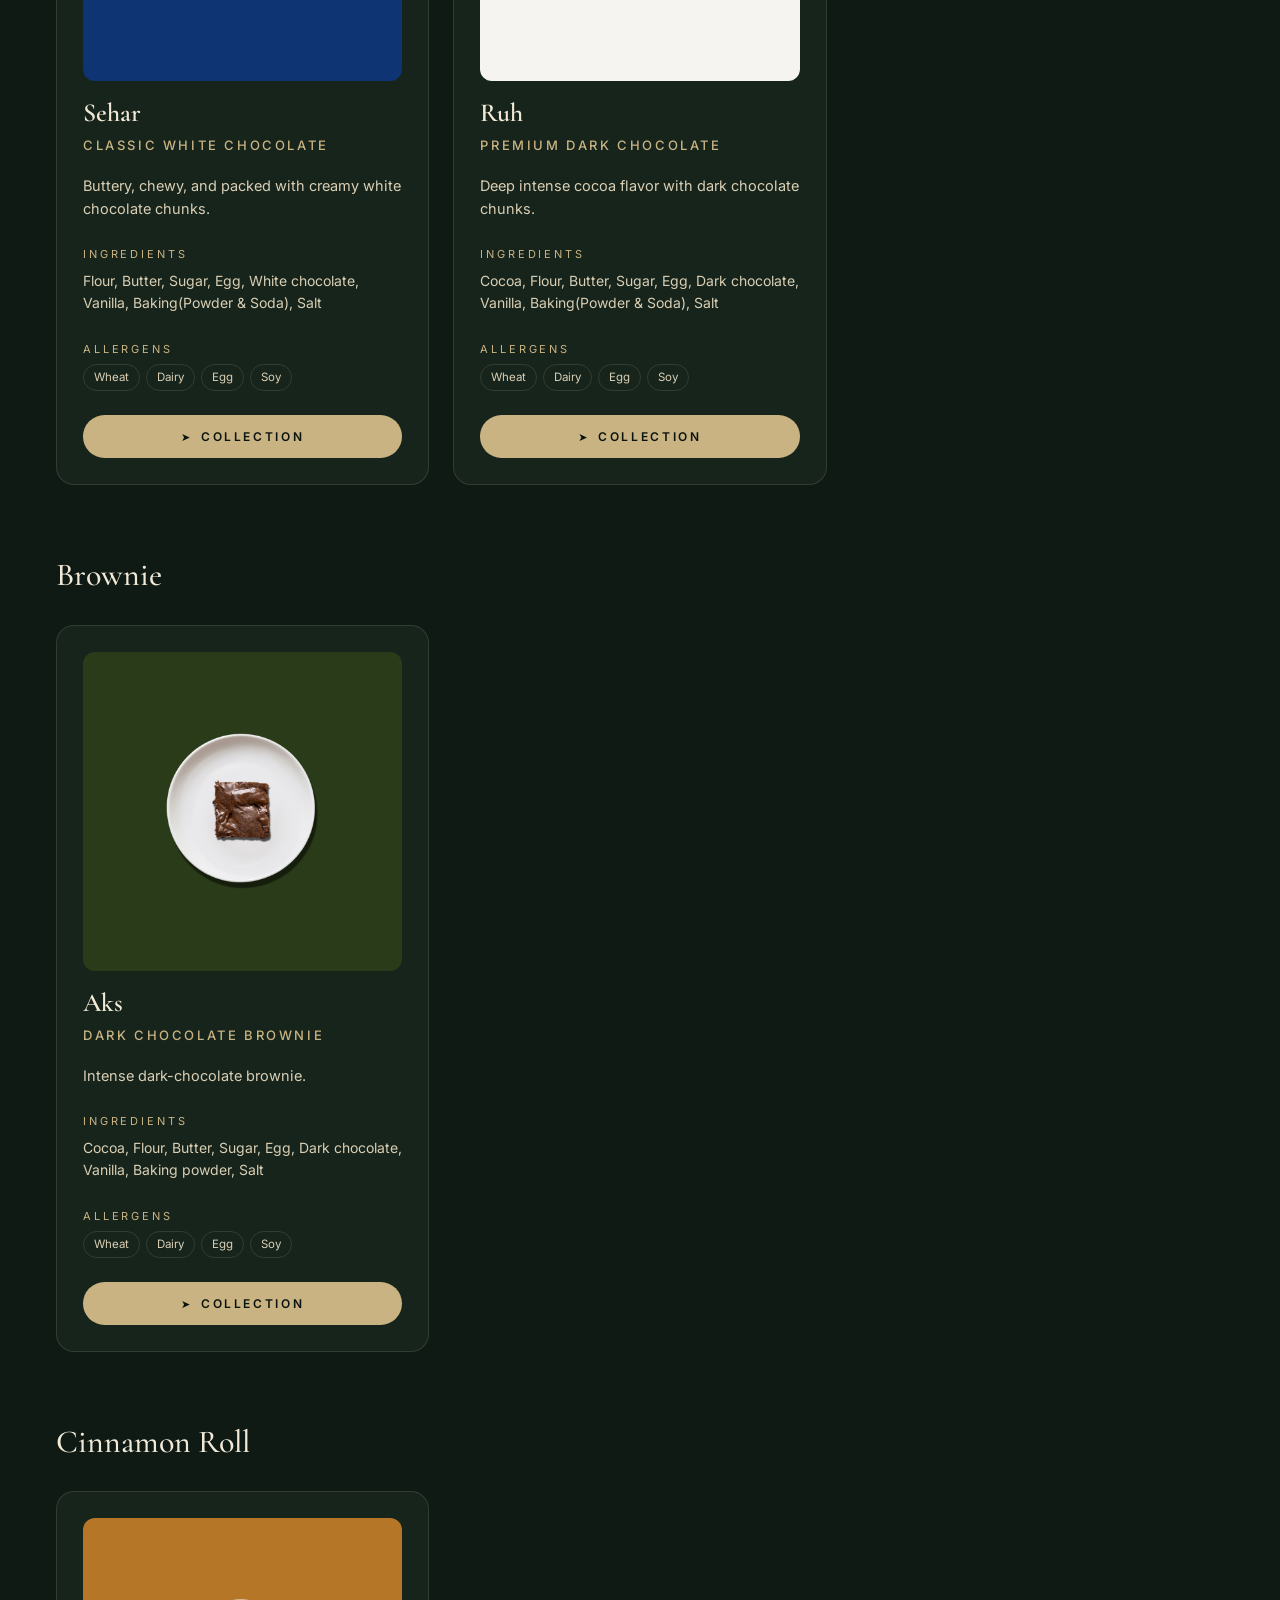
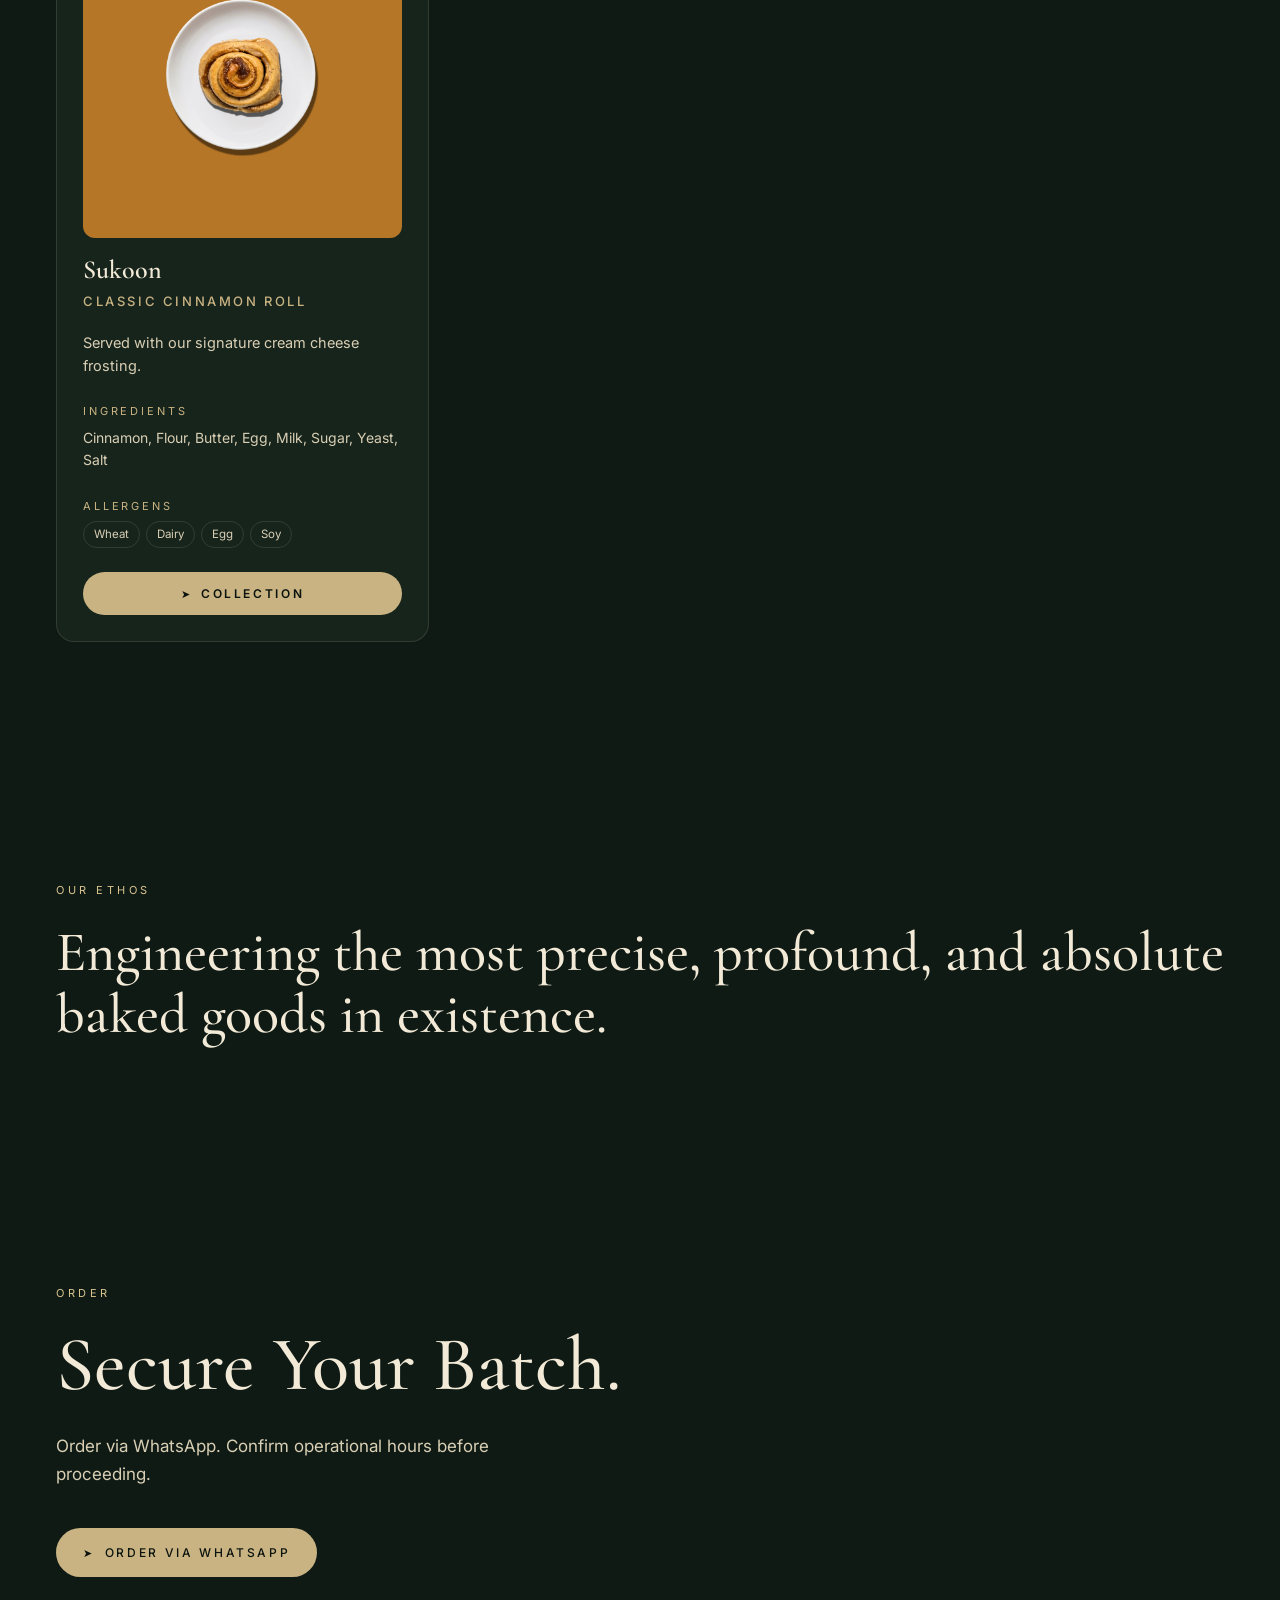
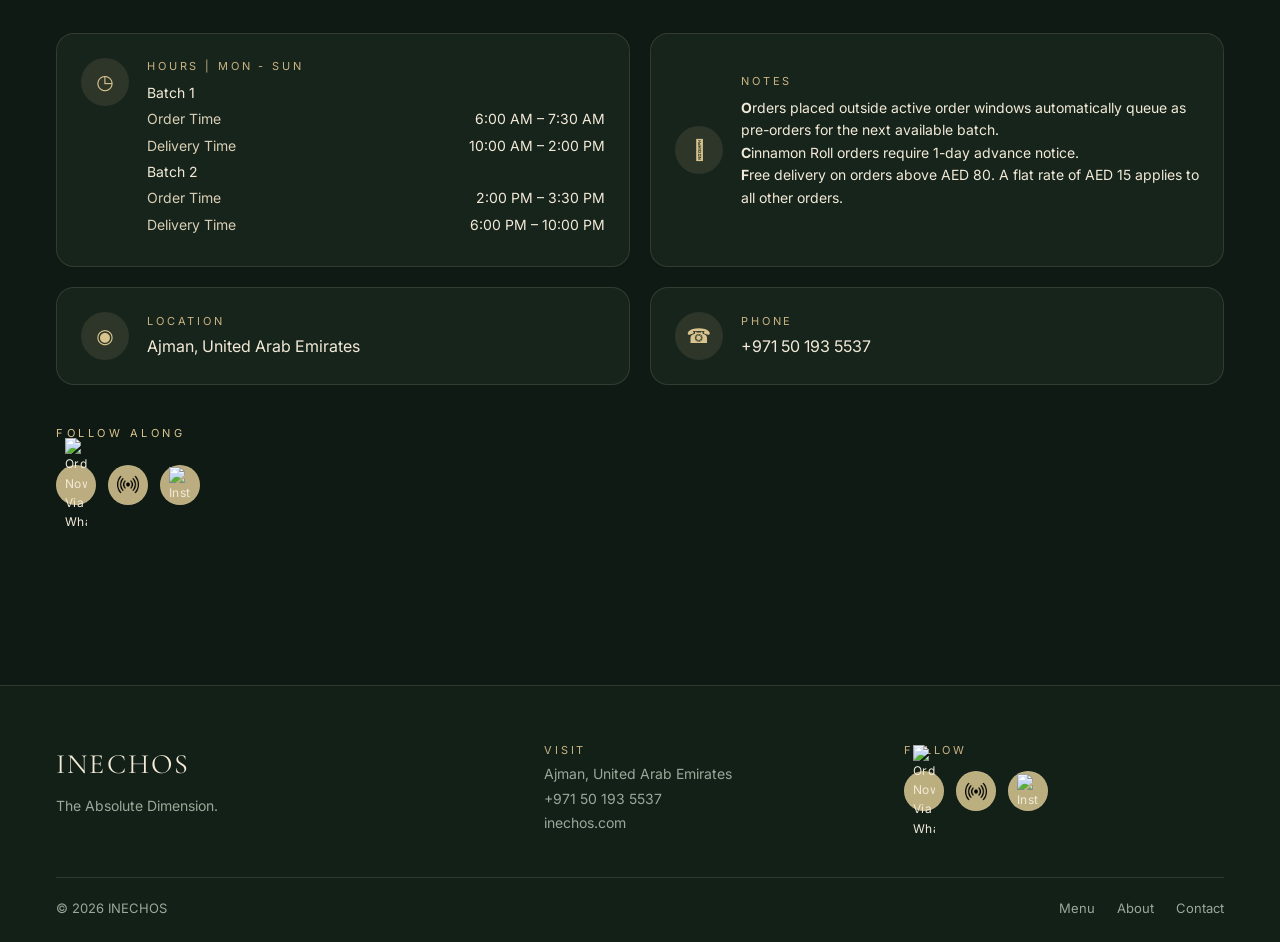
==== commit b79de89c: "Update menu and contact information in index.html" ====
--- a/index.html
+++ b/index.html
@@ -64,8 +64,8 @@
   <!-- MENU -->
   <section class="section" id="menu">
     <p class="eyebrow">THE MENU</p>
-    <h2 class="h1">Signature,<br/>every ingredient.</h2>
-    <p class="lede menu-lede">View our catalog for singles or collections and place your order.</p>
+    <h2 class="h1">Our Signatures<br/></h2>
+    <p class="lede menu-lede">Explore Our Collection of Freshly Baked Treats.</p>
     <!--Signature-->
     <h3 class="cat">Cookies</h3>
     <div class="grid grid-3" id="signature-grid"></div>
@@ -81,7 +81,7 @@
   <section class="section story" id="story">
     <p class="eyebrow">Our Ethos</p>
     <h2 class="h2">Engineering the most precise, profound, and absolute baked goods in existence.</h2>
-    <p class="body">When you taste our work, the chaos of the world recedes, leaving only total clarity, profound warmth, and absolute stillness. We do not offer comfort. We offer peace.</p>
+    <!--<p class="body">When you taste our work, the chaos of the world recedes, leaving only total clarity, profound warmth, and absolute stillness. We do not offer comfort. We offer peace.</p>-->
   </section>
 
   <!-- CONTACT -->
@@ -114,10 +114,10 @@
         </div>
       </div>
       <div class="c-card"><div class="c-ic">𓄲</div><div><p class="c-lab">NOTES</p><p class="c-val">
-        <div class="hours-row"><span>Orders placed outside active order windows automatically queue as pre-orders for the next available batch.</br> Please note: Cinnamon Roll orders require 1-day advance notice.</span></div>
+        <div class="hours-row"><span><b>O</b>rders placed outside active order windows automatically queue as pre-orders for the next available batch.</br> <b>C</b>innamon Roll orders require 1-day advance notice.<br/><b>F</b>ree delivery on orders above AED 80. A flat rate of AED 15 applies to all other orders.</span></div>
       </p></div></div>
       <div class="c-card"><div class="c-ic">◉</div><div><p class="c-lab">LOCATION</p><p class="c-val">Ajman, United Arab Emirates</p></div></div>
-      <div class="c-card"><div class="c-ic">✆</div><div><p class="c-lab">PHONE</p><p class="c-val">+971 50 193 5537</p></div></div>
+      <div class="c-card"><div class="c-ic">☎</div><div><p class="c-lab">PHONE</p><p class="c-val">+971 50 193 5537</p></div></div>
     </div>
 
     <p class="eyebrow follow-lab">FOLLOW ALONG</p>
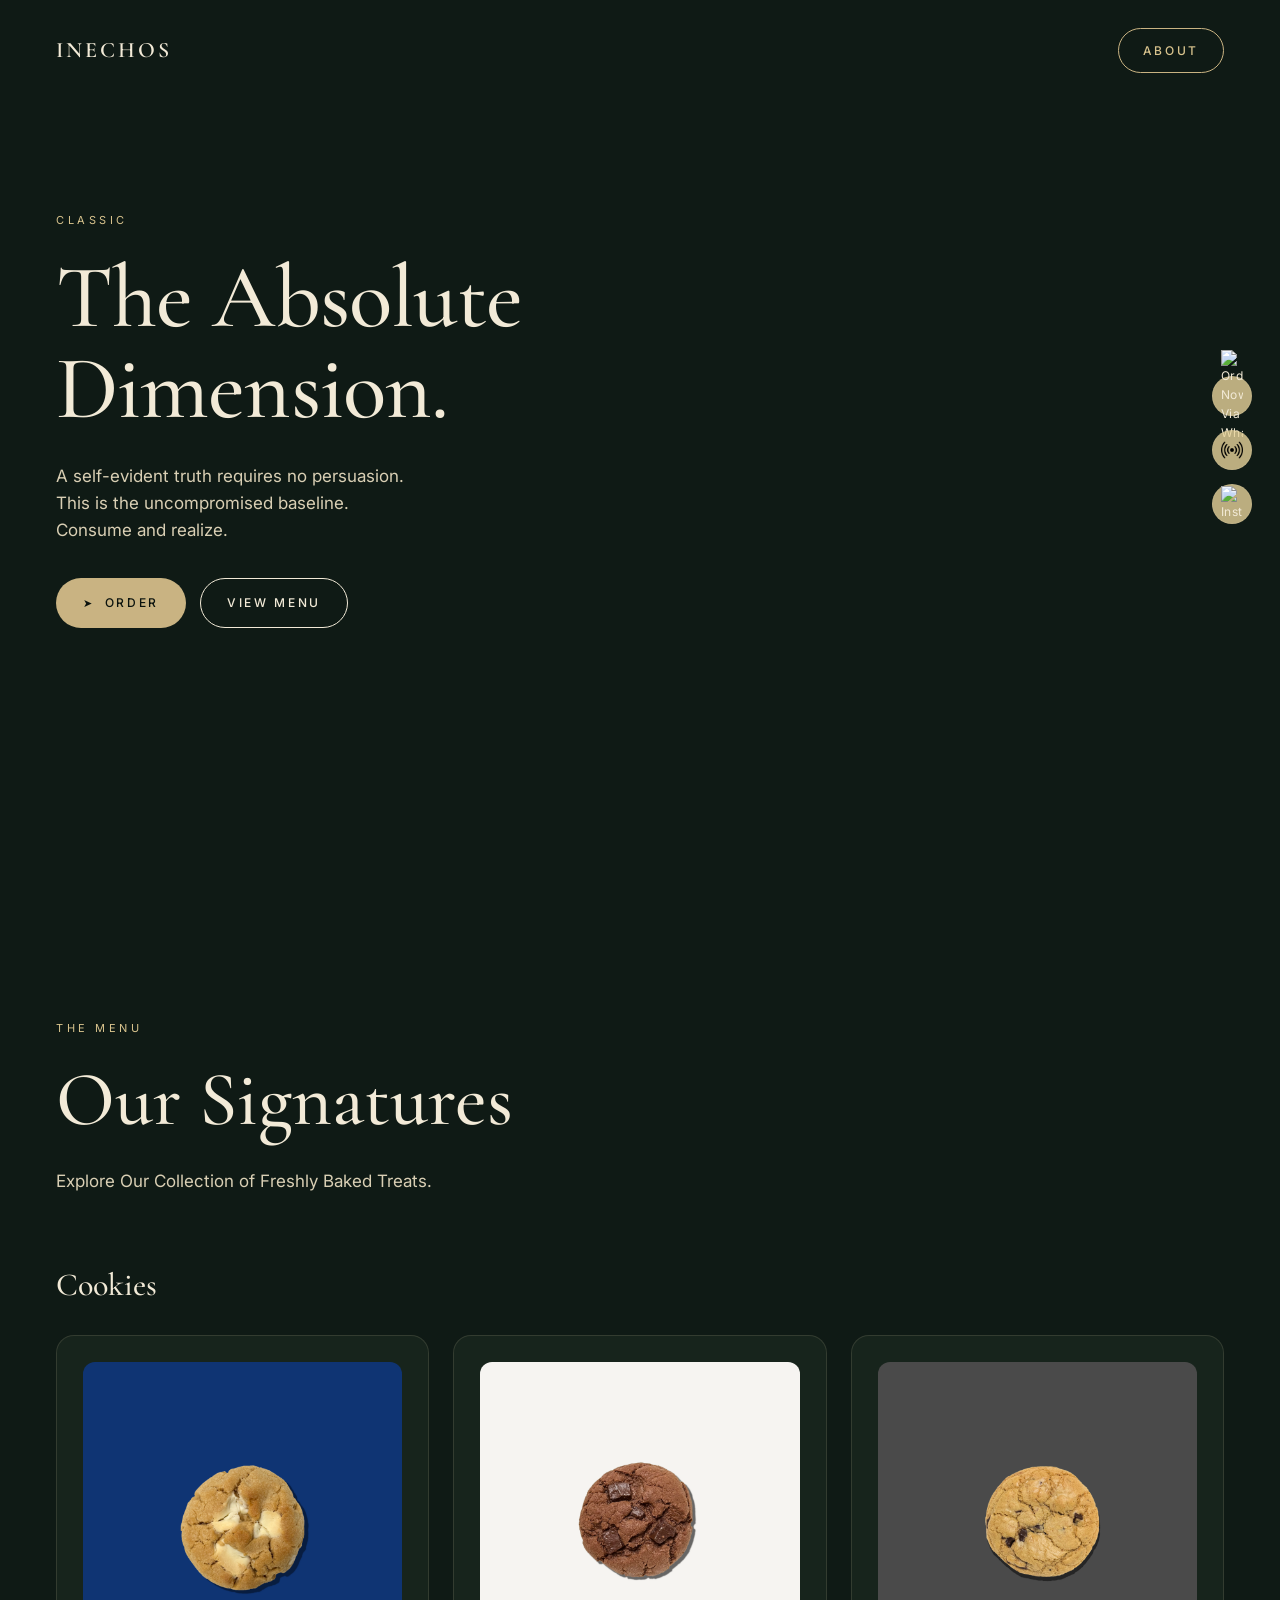
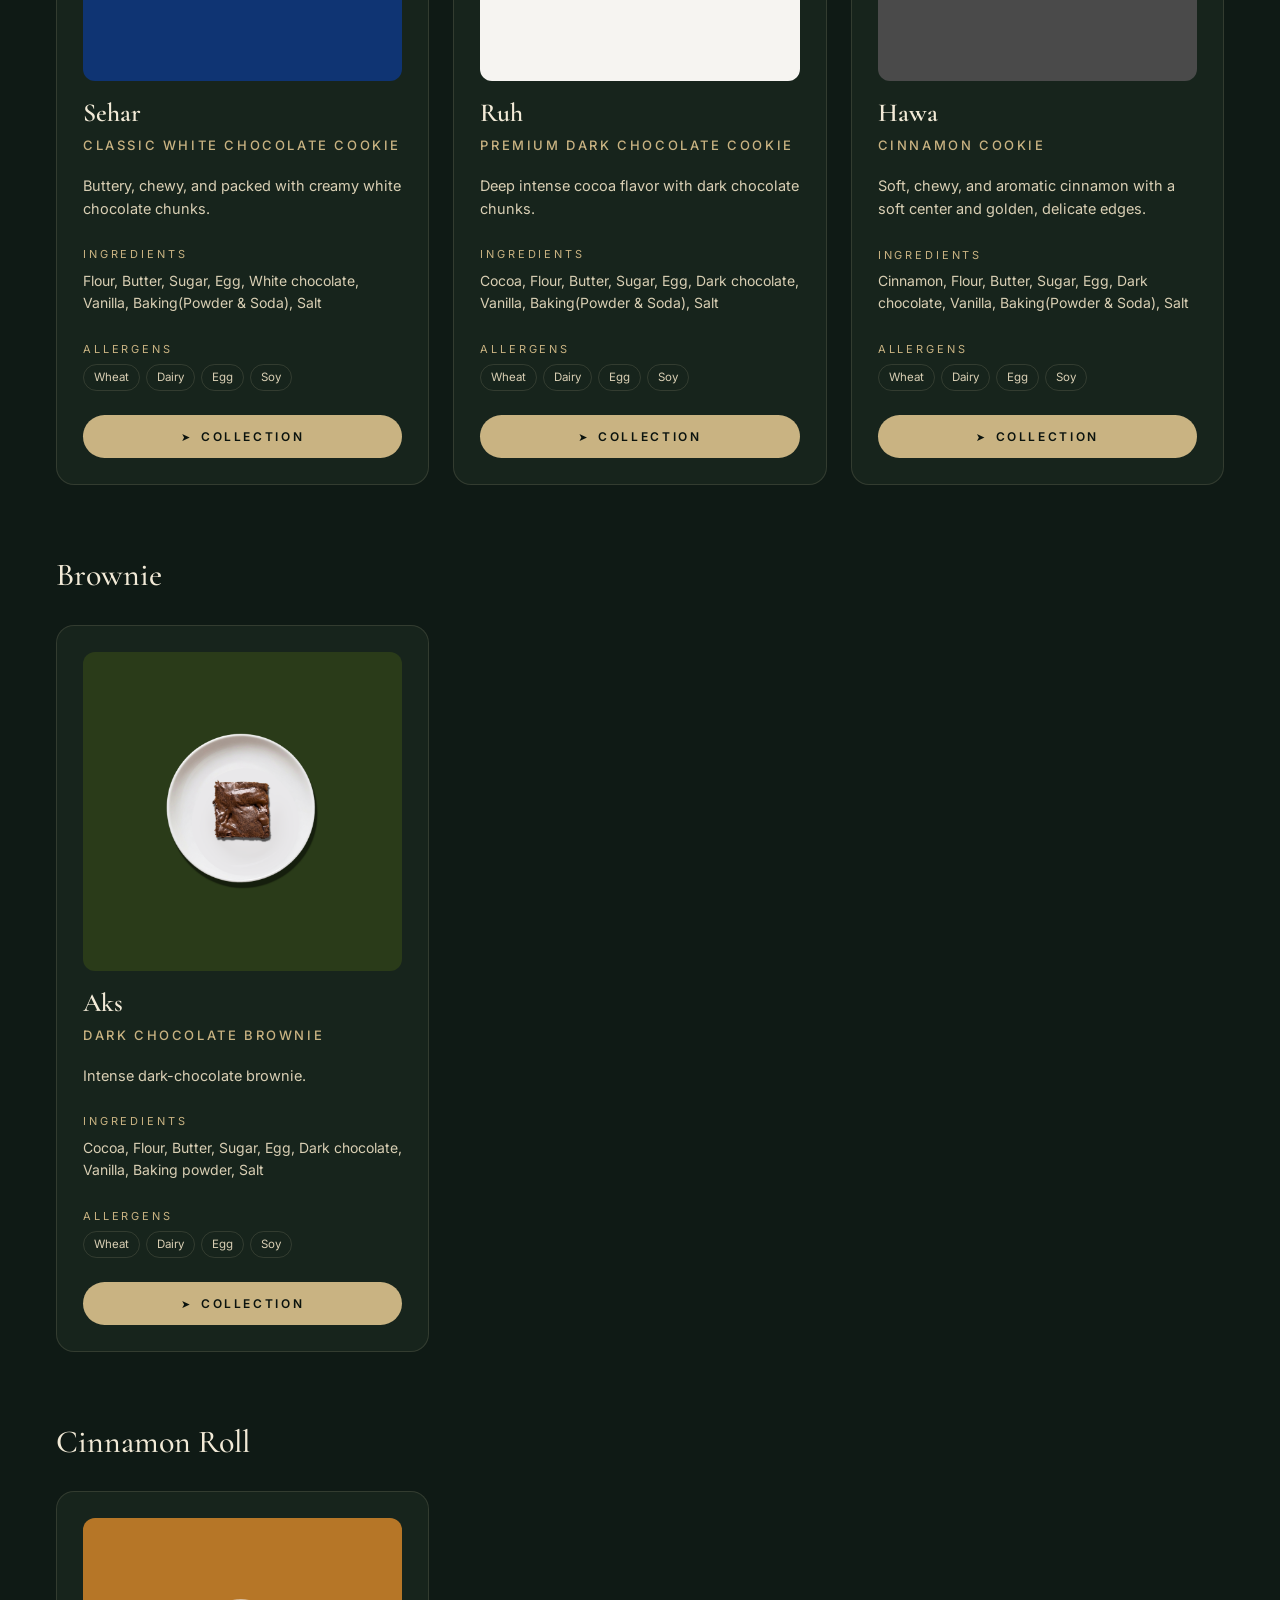
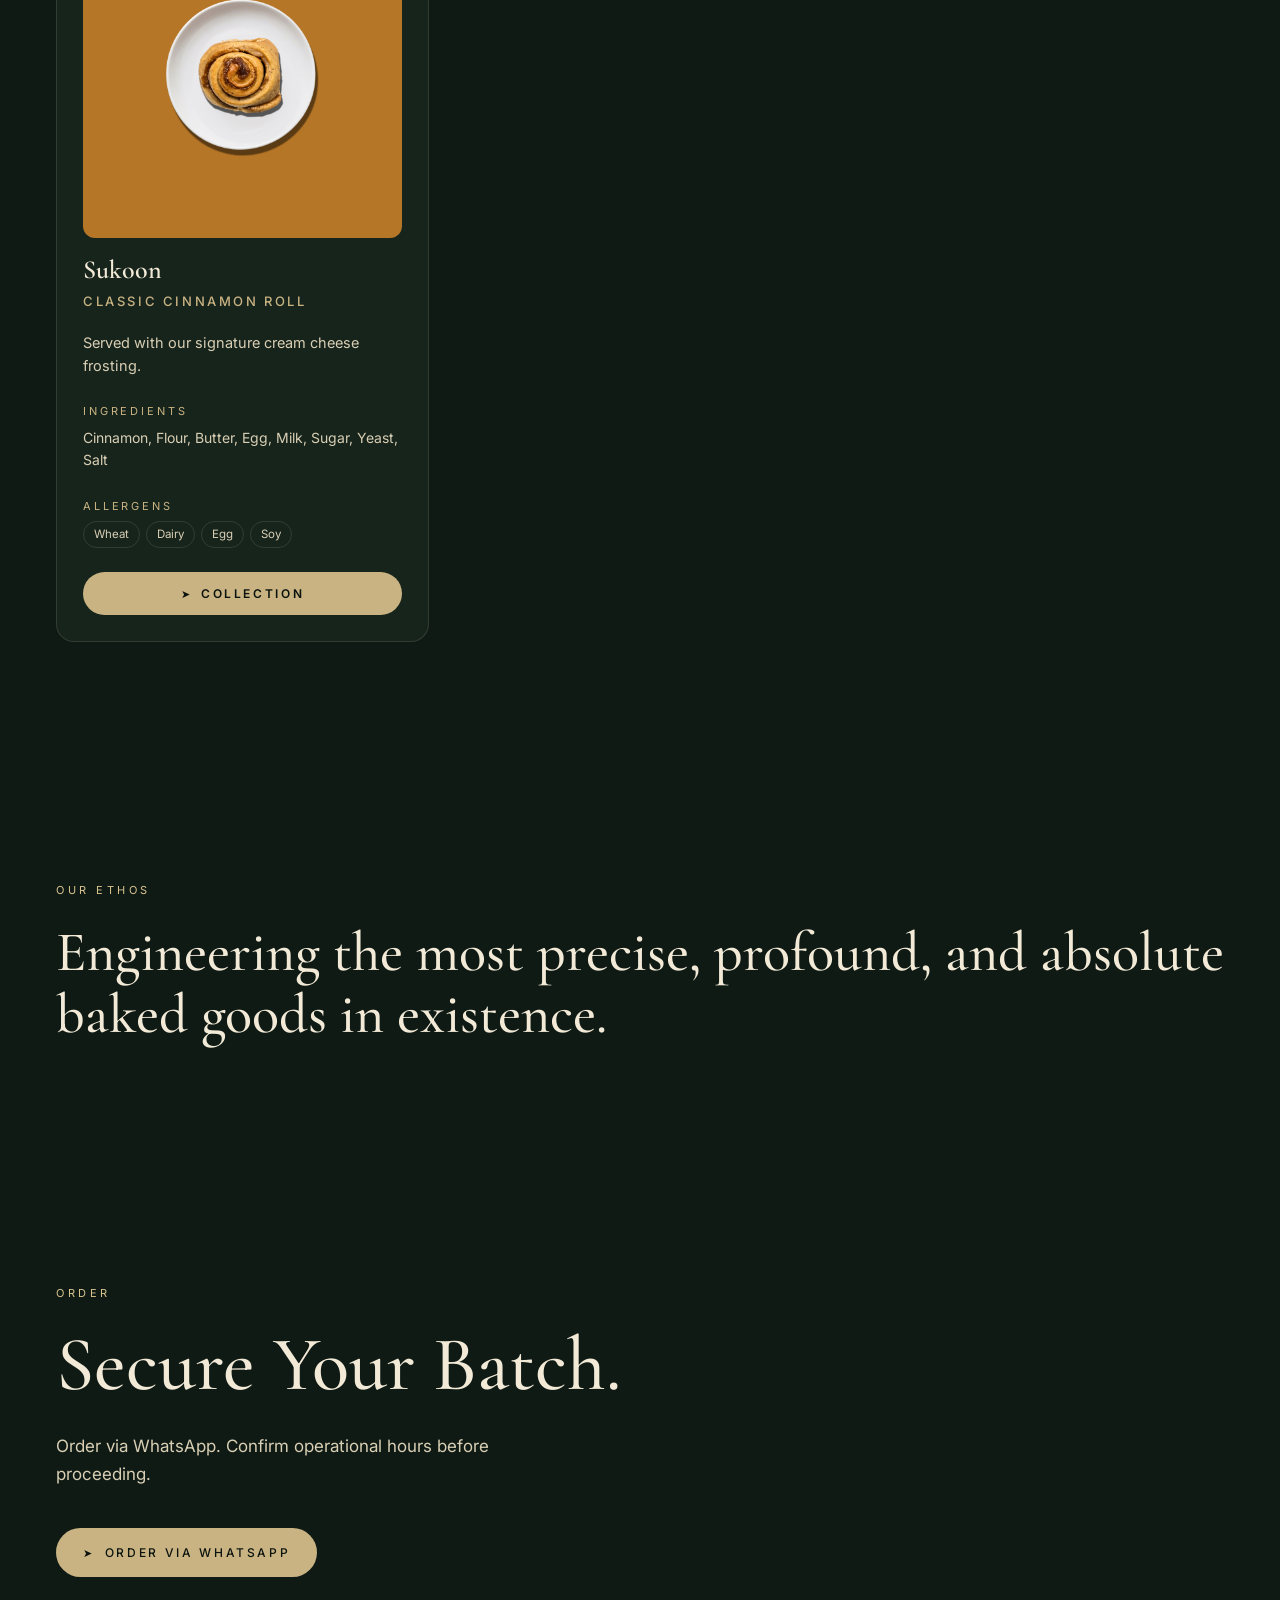
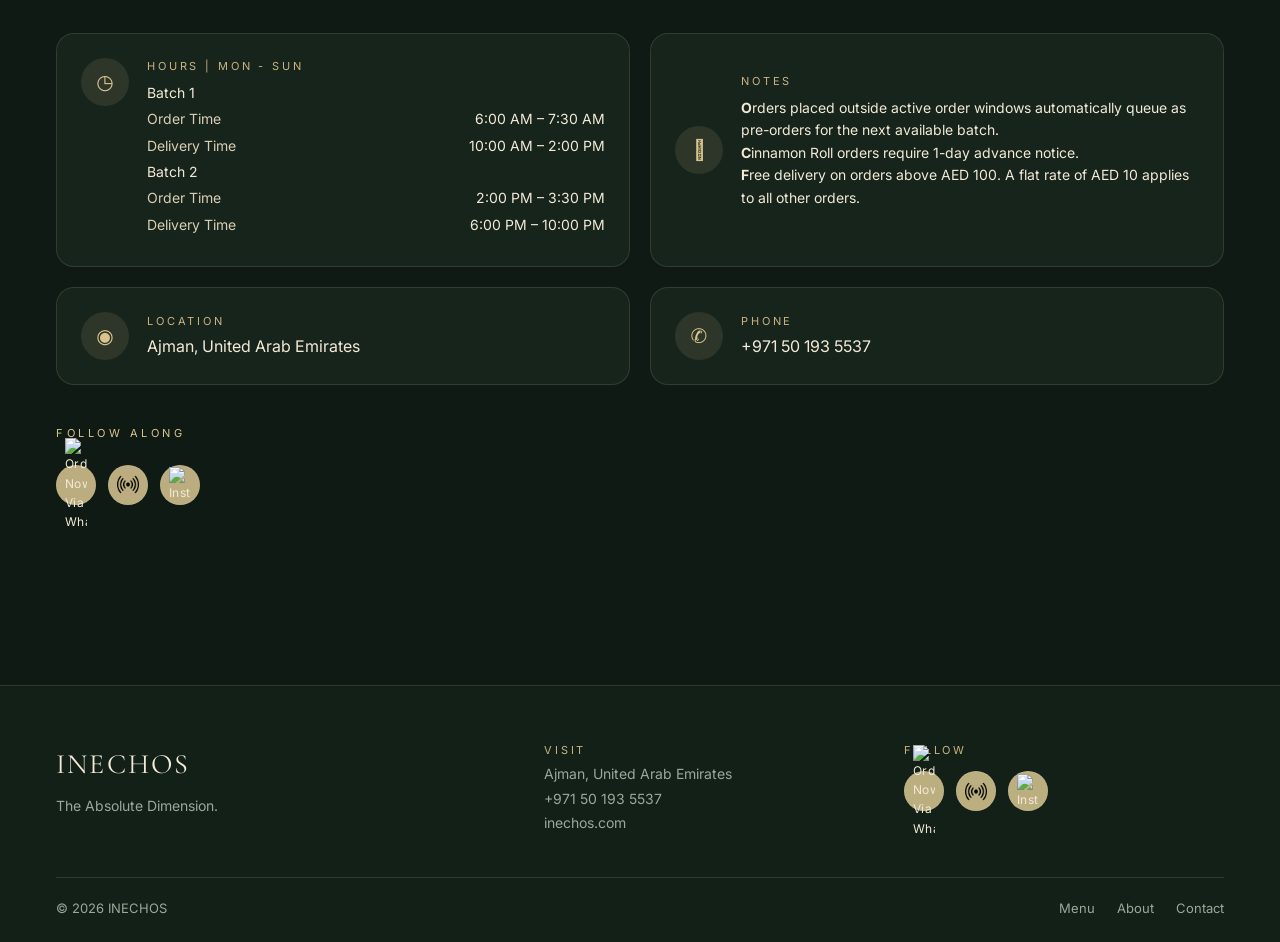
==== commit 434e6512: "Update delivery charges and phone icon in index.html" ====
--- a/index.html
+++ b/index.html
@@ -114,10 +114,10 @@
         </div>
       </div>
       <div class="c-card"><div class="c-ic">𓄲</div><div><p class="c-lab">NOTES</p><p class="c-val">
-        <div class="hours-row"><span><b>O</b>rders placed outside active order windows automatically queue as pre-orders for the next available batch.</br> <b>C</b>innamon Roll orders require 1-day advance notice.<br/><b>F</b>ree delivery on orders above AED 80. A flat rate of AED 15 applies to all other orders.</span></div>
+        <div class="hours-row"><span><b>O</b>rders placed outside active order windows automatically queue as pre-orders for the next available batch.</br> <b>C</b>innamon Roll orders require 1-day advance notice.<br/><b>F</b>ree delivery on orders above AED 100. A flat rate of AED 10 applies to all other orders.</span></div>
       </p></div></div>
       <div class="c-card"><div class="c-ic">◉</div><div><p class="c-lab">LOCATION</p><p class="c-val">Ajman, United Arab Emirates</p></div></div>
-      <div class="c-card"><div class="c-ic">☎</div><div><p class="c-lab">PHONE</p><p class="c-val">+971 50 193 5537</p></div></div>
+      <div class="c-card"><div class="c-ic">✆</div><div><p class="c-lab">PHONE</p><p class="c-val">+971 50 193 5537</p></div></div>
     </div>
 
     <p class="eyebrow follow-lab">FOLLOW ALONG</p>
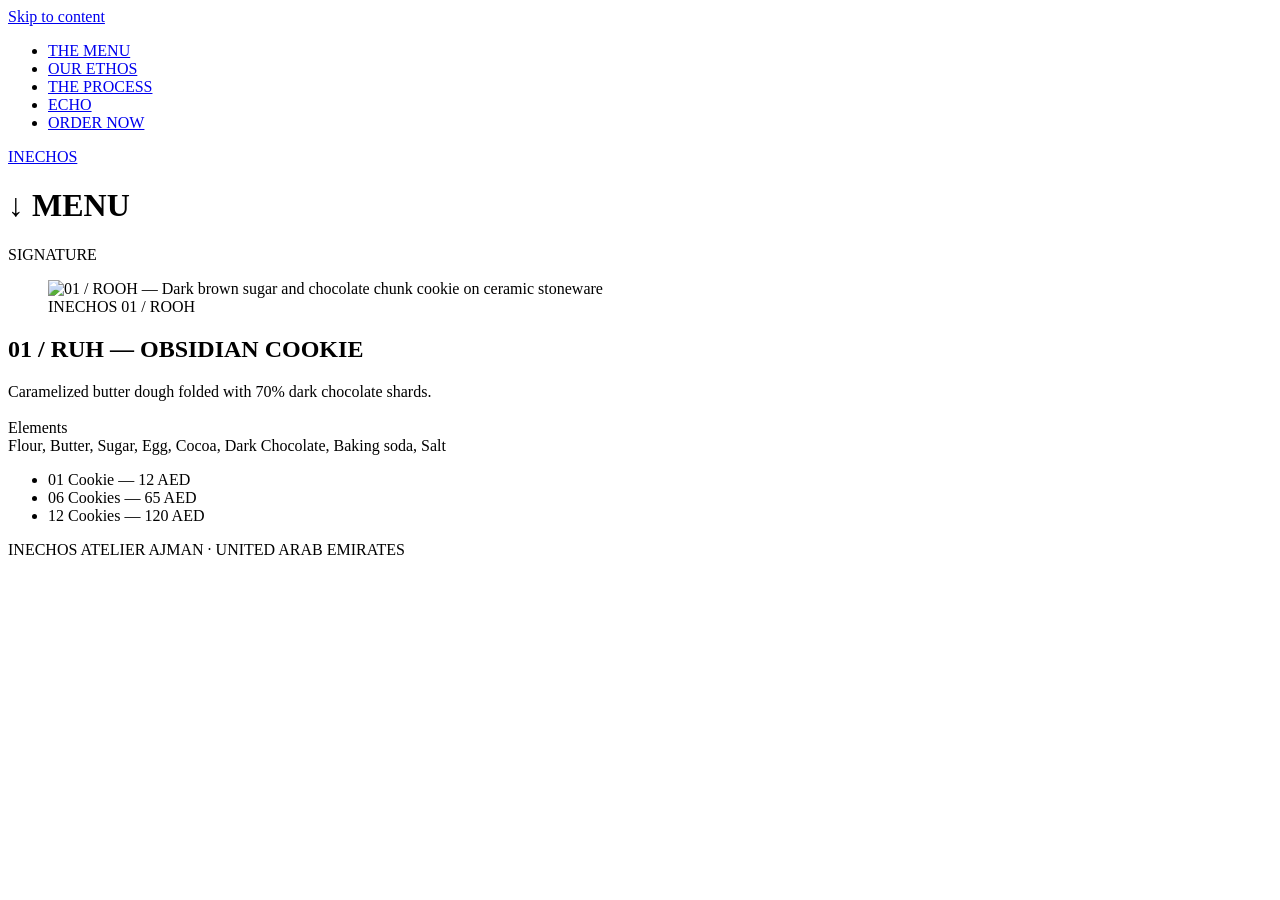
==== commit 44128768: "Add files via upload" ====
--- a/index.html
+++ b/index.html
@@ -1,160 +1,175 @@
-<!doctype html>
+<!DOCTYPE html>
 <html lang="en">
 <head>
-  <meta charset="utf-8" />
-  <meta name="viewport" content="width=device-width, initial-scale=1" />
-  <title>INECHOS</title>
-  <meta name="description" content="Handcrafted freshly baked goods. Premium ingredients, profound taste." />
-  <link rel="preconnect" href="https://fonts.googleapis.com" />
-  <link rel="preconnect" href="https://fonts.gstatic.com" crossorigin />
-  <link href="https://fonts.googleapis.com/css2?family=Cormorant+Garamond:wght@500;600;700&family=Inter:wght@400;500;600&display=swap" rel="stylesheet" />
-  <link rel="stylesheet" href="style.css" />
+  <meta charset="UTF-8">
+  <meta name="viewport" content="width=device-width, initial-scale=1.0">
+  <title>INECHOS — The Menu</title>
+  <meta name="description" content="INECHOS artisanal bakery — small-batch baked-to-order cookies crafted with measured restraint.">
+  <meta property="og:title" content="INECHOS — The Menu">
+  <meta property="og:description" content="Small-batch artisanal cookies baked to order.">
+  <meta property="og:type" content="website">
+
+  <!-- Google Fonts: Inter (800) for geometric brand mark, Courier Prime for editorial monospace -->
+  <link rel="preconnect" href="https://fonts.googleapis.com">
+  <link rel="preconnect" href="https://fonts.gstatic.com" crossorigin>
+  <link href="https://fonts.googleapis.com/css2?family=Courier+Prime:ital,wght@0,400;0,700;1,400&family=Inter:wght@800&display=swap" rel="stylesheet">
+
+  <link rel="stylesheet" href="style.css">
 </head>
 <body>
-  <header class="nav" id="top">
-    <a class="brand" href="#top">INECHOS</a>
-    <!--
-    <nav class="nav-links">
-      <a href="#top">HOME</a>
-      <a href="#menu">MENU</a>
-      <a href="#story">ABOUT</a>
-      <a href="#contact">CONTACT</a>
-    </nav>
-    -->
-    <a href="#story" class="btn btn-pill btn-outline nav-cta">ABOUT</a>
-  </header>
+  <a href="#main-content" class="skip-link">Skip to content</a>
 
-  <!-- HERO -->
-  <section class="hero">
-    <div class="hero-bg" aria-hidden="true"></div>
-    <div class="hero-inner">
-      <p class="eyebrow">Classic</p>
-      <h1 class="display">The Absolute Dimension.</h1>
-      <p class="lede">
-        A self-evident truth requires no persuasion.</br>
-        This is the uncompromised baseline.</br>
-        Consume and realize.
+  <!-- Fixed Right-Hand Side Navigation Rail (Exactly 4 options) -->
+  <nav class="side-rail-nav" aria-label="Primary Navigation">
+    <ul class="rail-list">
+      <li class="rail-item">
+        <a href="index.html" class="rail-link is-active" data-page="index.html" aria-current="page">
+          <span class="rail-label">THE MENU</span>
+          <span class="rail-marker" aria-hidden="true"></span>
+        </a>
+      </li>
+      <li class="rail-item">
+        <a href="ethos.html" class="rail-link" data-page="ethos.html">
+          <span class="rail-label">OUR ETHOS</span>
+          <span class="rail-marker" aria-hidden="true"></span>
+        </a>
+      </li>
+      <li class="rail-item">
+        <a href="process.html" class="rail-link" data-page="process.html">
+          <span class="rail-label">THE PROCESS</span>
+          <span class="rail-marker" aria-hidden="true"></span>
+        </a>
+      </li>
+      <li class="rail-item">
+        <a href="echo.html" class="rail-link" data-page="echo.html">
+          <span class="rail-label">ECHO</span>
+          <span class="rail-marker" aria-hidden="true"></span>
+        </a>
+      </li>
+      <li class="rail-item rail-item-order">
+        <!-- Replace the phone number / catalog ID below with your live WhatsApp Business Catalog URL -->
+        <a href="https://wa.me/c/971501935537" class="rail-link rail-link-external" target="_blank" rel="noopener noreferrer">
+          <span class="rail-label">ORDER NOW</span>
+          <span class="rail-marker" aria-hidden="true"></span>
+        </a>
+      </li>
+    </ul>
+  </nav>
 
-      </p>
-      <div class="hero-ctas">
-        <a href="#contact" class="btn btn-solid"><span class="icon-send"></span>ORDER</a>
-        <a href="#menu" class="btn btn-ghost">VIEW MENU</a>
-      </div>
+  <div class="page-shell">
+    <div class="editorial-column">
+      <header class="site-header">
+        <a href="index.html" class="brand-wordmark">INECHOS</a>
+      </header>
+
+      <main id="main-content">
+        <div class="section-index">
+          <h1 class="section-index-title">↓ MENU</h1>
+          <span class="section-index-meta">SIGNATURE</span>
+        </div>
+
+        <section class="menu-list" aria-label="Cookie Menu">
+          <!-- ===============================================================
+               PRODUCT 01 — Duplicate this <article class="product-item"> block
+               to add new seasonal or signature cookies to the menu.
+               =============================================================== -->
+          <article class="product-item">
+            <figure class="media-frame">
+              <img
+                src="images/product-1.jpg"
+                alt="01 / ROOH — Dark brown sugar and chocolate chunk cookie on ceramic stoneware"
+                loading="eager"
+                referrerpolicy="no-referrer"
+              >
+              <div class="media-fallback" aria-hidden="true">
+                <span>INECHOS</span>
+                <span>01 / ROOH</span>
+              </div>
+            </figure>
+
+            <h2 class="product-title">01 / RUH — OBSIDIAN COOKIE</h2>
+
+            <p class="product-description">
+              Caramelized butter dough folded with 70% dark chocolate shards.
+              <br>
+              <br>Elements
+              <br>Flour, Butter, Sugar, Egg, Cocoa, Dark Chocolate, Baking soda, Salt
+            </p>
+
+            <ul class="price-list" aria-label="01 ROOH Pricing">
+              <li class="price-row">
+                <span class="price-label">01 Cookie <span class="price-dash" aria-hidden="true">—</span></span>
+                <span class="price-amount">12 AED</span>
+              </li>
+              <li class="price-row">
+                <span class="price-label">06 Cookies <span class="price-dash" aria-hidden="true">—</span></span>
+                <span class="price-amount">65 AED</span>
+              </li>
+              <li class="price-row">
+                <span class="price-label">12 Cookies <span class="price-dash" aria-hidden="true">—</span></span>
+                <span class="price-amount">120 AED</span>
+              </li>
+
+            </ul>
+          </article>
+
+          <!-- ===============================================================
+               PRODUCT 02 — Duplicate this <article class="product-item"> block
+               to add new seasonal or signature cookies to the menu.
+               =============================================================== -->
+               <!--
+          <article class="product-item">
+            <figure class="media-frame">
+              <img
+                src="images/product-2.jpg"
+                alt="02 / SIYAH — Double cocoa obsidian cookie resting on pale limestone"
+                loading="lazy"
+                referrerpolicy="no-referrer"
+              >
+              <div class="media-fallback" aria-hidden="true">
+                <span>INECHOS</span>
+                <span>02 / SIYAH</span>
+              </div>
+            </figure>
+
+            <h2 class="product-title">02 / SIYAH — DOUBLE COCOA OBSIDIAN COOKIE</h2>
+
+            <p class="product-description">
+              Deep Dutch-processed black cocoa dough enriched with single-origin chocolate shards, a whisper of toasted espresso, and mineral sea salt. Intense roasted cacao depth balanced by a dense, fudgy crumb.
+            </p>
+
+            <ul class="price-list" aria-label="02 SIYAH Pricing">
+              <li class="price-row">
+                <span class="price-label">1 Cookie <span class="price-dash" aria-hidden="true">—</span></span>
+                <span class="price-amount">12 AED</span>
+              </li>
+              <li class="price-row">
+                <span class="price-label">6 Cookies <span class="price-dash" aria-hidden="true">—</span></span>
+                <span class="price-amount">65 AED</span>
+              </li>
+              <li class="price-row">
+                <span class="price-label">12 Cookies <span class="price-dash" aria-hidden="true">—</span></span>
+                <span class="price-amount">120 AED</span>
+              </li>
+            </ul>
+          </article>
+          -->
+
+          <!-- ===============================================================
+               ADD MORE PRODUCTS HERE:
+               Copy either <article class="product-item">...</article> above,
+               increment the number (03 / ...), and point src="images/product-3.jpg".
+               =============================================================== -->
+        </section>
+      </main>
+
+      <footer class="site-footer">
+        <span>INECHOS ATELIER</span>
+        <span>AJMAN · UNITED ARAB EMIRATES</span>
+      </footer>
     </div>
-    <aside class="social-rail" aria-label="Social links">
-        <a href="https://wa.me/message/H7XNZBCVHEIAC1" class="s-btn"><img src="assets/whatsapp.png" alt="Order Now Via WhatsApp" width="60%"></a>
-        <a href="https://whatsapp.com/channel/0029VbCRhkiIyPtWXuhWSF2Y" aria-label="Message" class="s-btn"><img src="assets/live.png" alt="WhatsApp Channel" width="60%"></a>
-        <a href="https://www.instagram.com/inechos.one?igsh=MnRxNzcwa2I0eGZm&utm_source=qr" class="s-btn"><img src="assets/instagram.png" alt="Instagram" width="60%"></a>
-      <!--<a href="#" aria-label="Facebook" class="s-btn">FB</a>-->
-    </aside>
-  </section>
+  </div>
 
-  <!-- FAVORITES 
-  <section class="section" id="favorites">
-    <div class="section-head">
-      <div>
-        <p class="eyebrow">THIS WEEK</p>
-        <h2 class="h2">A few favorites</h2>
-      </div>
-      <a href="#menu" class="link-arrow">FULL MENU →</a>
-    </div>
-    <div class="grid grid-3" id="favorites-grid"></div>
-  </section> -->
-
-  <!-- MENU -->
-  <section class="section" id="menu">
-    <p class="eyebrow">THE MENU</p>
-    <h2 class="h1">Our Signatures<br/></h2>
-    <p class="lede menu-lede">Explore Our Collection of Freshly Baked Treats.</p>
-    <!--Signature-->
-    <h3 class="cat">Cookies</h3>
-    <div class="grid grid-3" id="signature-grid"></div>
-    <!--Seasonal-->
-    <h3 class="cat">Brownie</h3>
-    <div class="grid grid-3" id="seasonal-grid"></div>
-
-    <h3 class="cat">Cinnamon Roll</h3>
-    <div class="grid grid-3" id="vegan-grid"></div>
-  </section>
-
-  <!-- STORY -->
-  <section class="section story" id="story">
-    <p class="eyebrow">Our Ethos</p>
-    <h2 class="h2">Engineering the most precise, profound, and absolute baked goods in existence.</h2>
-    <!--<p class="body">When you taste our work, the chaos of the world recedes, leaving only total clarity, profound warmth, and absolute stillness. We do not offer comfort. We offer peace.</p>-->
-  </section>
-
-  <!-- CONTACT -->
-  <section class="section" id="contact">
-    <p class="eyebrow">ORDER</p>
-    <h2 class="h1">Secure Your Batch.</h2>
-    <p class="lede">Order via WhatsApp. Confirm operational hours before proceeding.</p>
-    <a href="https://wa.me/c/971501935537" class="btn btn-solid"><span class="icon-send"></span> ORDER VIA WHATSAPP</a>
-
-    <div class="contact-grid">
-      <!--
-      <div class="c-card"><div class="c-ic">✉</div><div><p class="c-lab">EMAIL</p><p class="c-val">inechos.one@gmail.com</p></div></div>
-      <div class="c-card"><div class="c-ic">◉</div><div><p class="c-lab">LOCATION</p><p class="c-val">Ajman, United Arab Emirates</p></div></div>
-    -->
-      <div class="c-card hours">
-        <div class="c-ic">◷</div>
-        <div class="hours-body">
-          <p class="c-lab">HOURS | MON - SUN</p>
-          <div class="hours-row"><span>Batch 1</span></div>
-          <div class="hours-row"><span>Order Time</span><span>6:00 AM – 7:30 AM</span></div>
-          <div class="hours-row"><span>Delivery Time</span><span>10:00 AM – 2:00 PM</span></div>
-          <div class="hours-row"><span>Batch 2</span></div>
-          <div class="hours-row"><span>Order Time</span><span>2:00 PM – 3:30 PM</span></div>
-          <div class="hours-row"><span>Delivery Time</span><span>6:00 PM – 10:00 PM</span></div>
-          <div class="hours-row"><span></span><span></span></div>
-          <!--
-          <div class="hours-row"><span>Saturday</span><span>9:00 AM – 4:00 PM</span></div>
-          <div class="hours-row"><span>Sun – Mon</span><span>Closed</span></div>
-        -->
-        </div>
-      </div>
-      <div class="c-card"><div class="c-ic">𓄲</div><div><p class="c-lab">NOTES</p><p class="c-val">
-        <div class="hours-row"><span><b>O</b>rders placed outside active order windows automatically queue as pre-orders for the next available batch.</br> <b>C</b>innamon Roll orders require 1-day advance notice.<br/><b>F</b>ree delivery on orders above AED 100. A flat rate of AED 10 applies to all other orders.</span></div>
-      </p></div></div>
-      <div class="c-card"><div class="c-ic">◉</div><div><p class="c-lab">LOCATION</p><p class="c-val">Ajman, United Arab Emirates</p></div></div>
-      <div class="c-card"><div class="c-ic">✆</div><div><p class="c-lab">PHONE</p><p class="c-val">+971 50 193 5537</p></div></div>
-    </div>
-
-    <p class="eyebrow follow-lab">FOLLOW ALONG</p>
-    <div class="socials">
-      <a href="https://wa.me/message/H7XNZBCVHEIAC1" class="s-btn"><img src="assets/whatsapp.png" alt="Order Now Via WhatsApp" width="60%"></a>
-      <a href="https://whatsapp.com/channel/0029VbCRhkiIyPtWXuhWSF2Y" aria-label="Message" class="s-btn"><img src="assets/live.png" alt="WhatsApp Channel" width="60%"></a>
-      <a href="https://www.instagram.com/inechos.one?igsh=MnRxNzcwa2I0eGZm&utm_source=qr" class="s-btn"><img src="assets/instagram.png" alt="Instagram" width="60%"></a>
-    </div>
-  </section>
-
-  <footer class="footer">
-    <div class="foot-grid">
-      <div>
-        <p class="brand-foot">INECHOS</p>
-        <p class="muted">The Absolute Dimension.</p>
-      </div>
-      <div>
-        <p class="c-lab">VISIT</p>
-        <p class="muted">Ajman, United Arab Emirates</p>
-        <p class="muted">+971 50 193 5537</p>
-        <p class="muted">inechos.com</p>
-      </div>
-      <div>
-        <p class="c-lab">FOLLOW</p>
-        <div class="socials">
-          <a href="https://wa.me/message/H7XNZBCVHEIAC1" class="s-btn"><img src="assets/whatsapp.png" alt="Order Now Via WhatsApp" width="60%"></a>
-          <a href="https://whatsapp.com/channel/0029VbCRhkiIyPtWXuhWSF2Y" aria-label="Message" class="s-btn"><img src="assets/live.png" alt="WhatsApp Channel" width="60%"></a>
-          <a href="https://www.instagram.com/inechos.one?igsh=MnRxNzcwa2I0eGZm&utm_source=qr" class="s-btn"><img src="assets/instagram.png" alt="Instagram" width="60%"></a>
-        </div>
-      </div>
-    </div>
-    <div class="foot-bottom">
-      <span>© 2026 INECHOS</span>
-      <span class="foot-links"><a href="#menu">Menu</a> <a href="#story">About</a> <a href="#contact">Contact</a></span>
-    </div>
-  </footer>
-
-  <script src="app.js"></script>
+  <script src="apps.js" defer></script>
 </body>
 </html>
